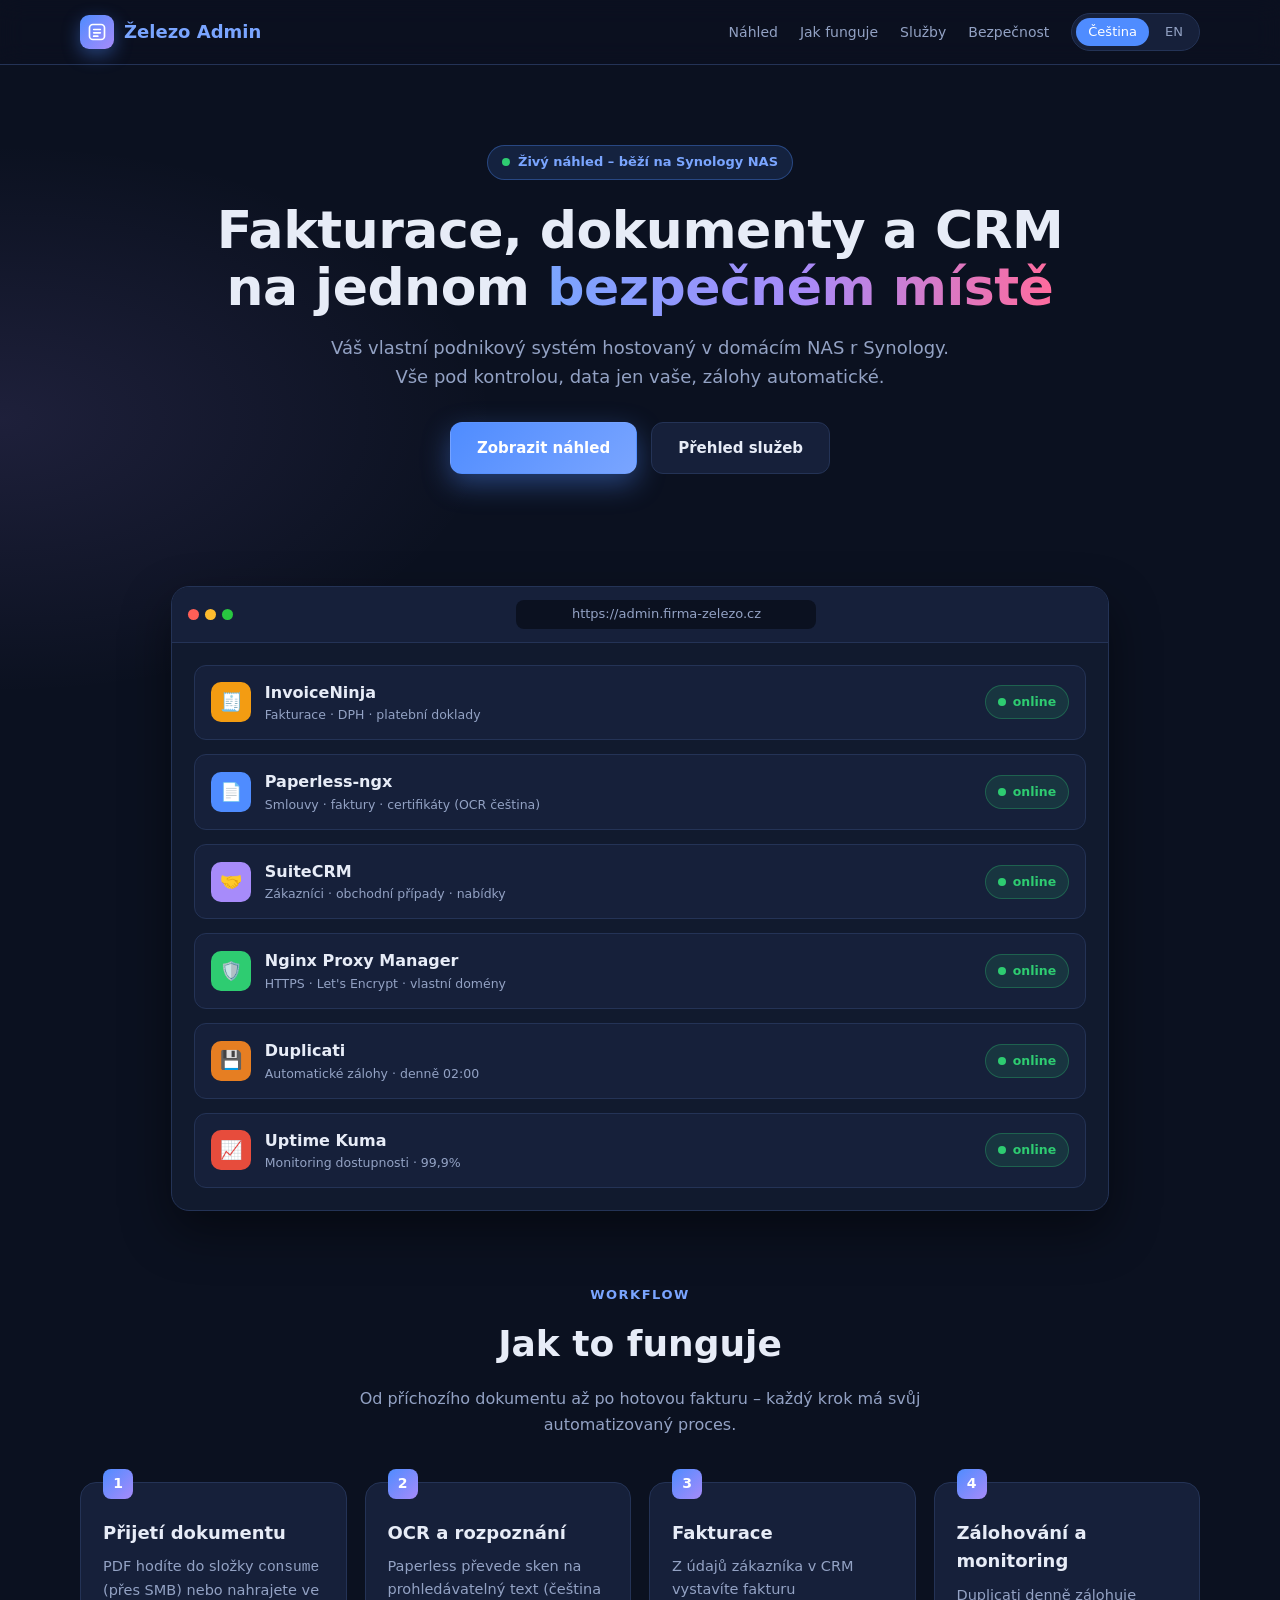
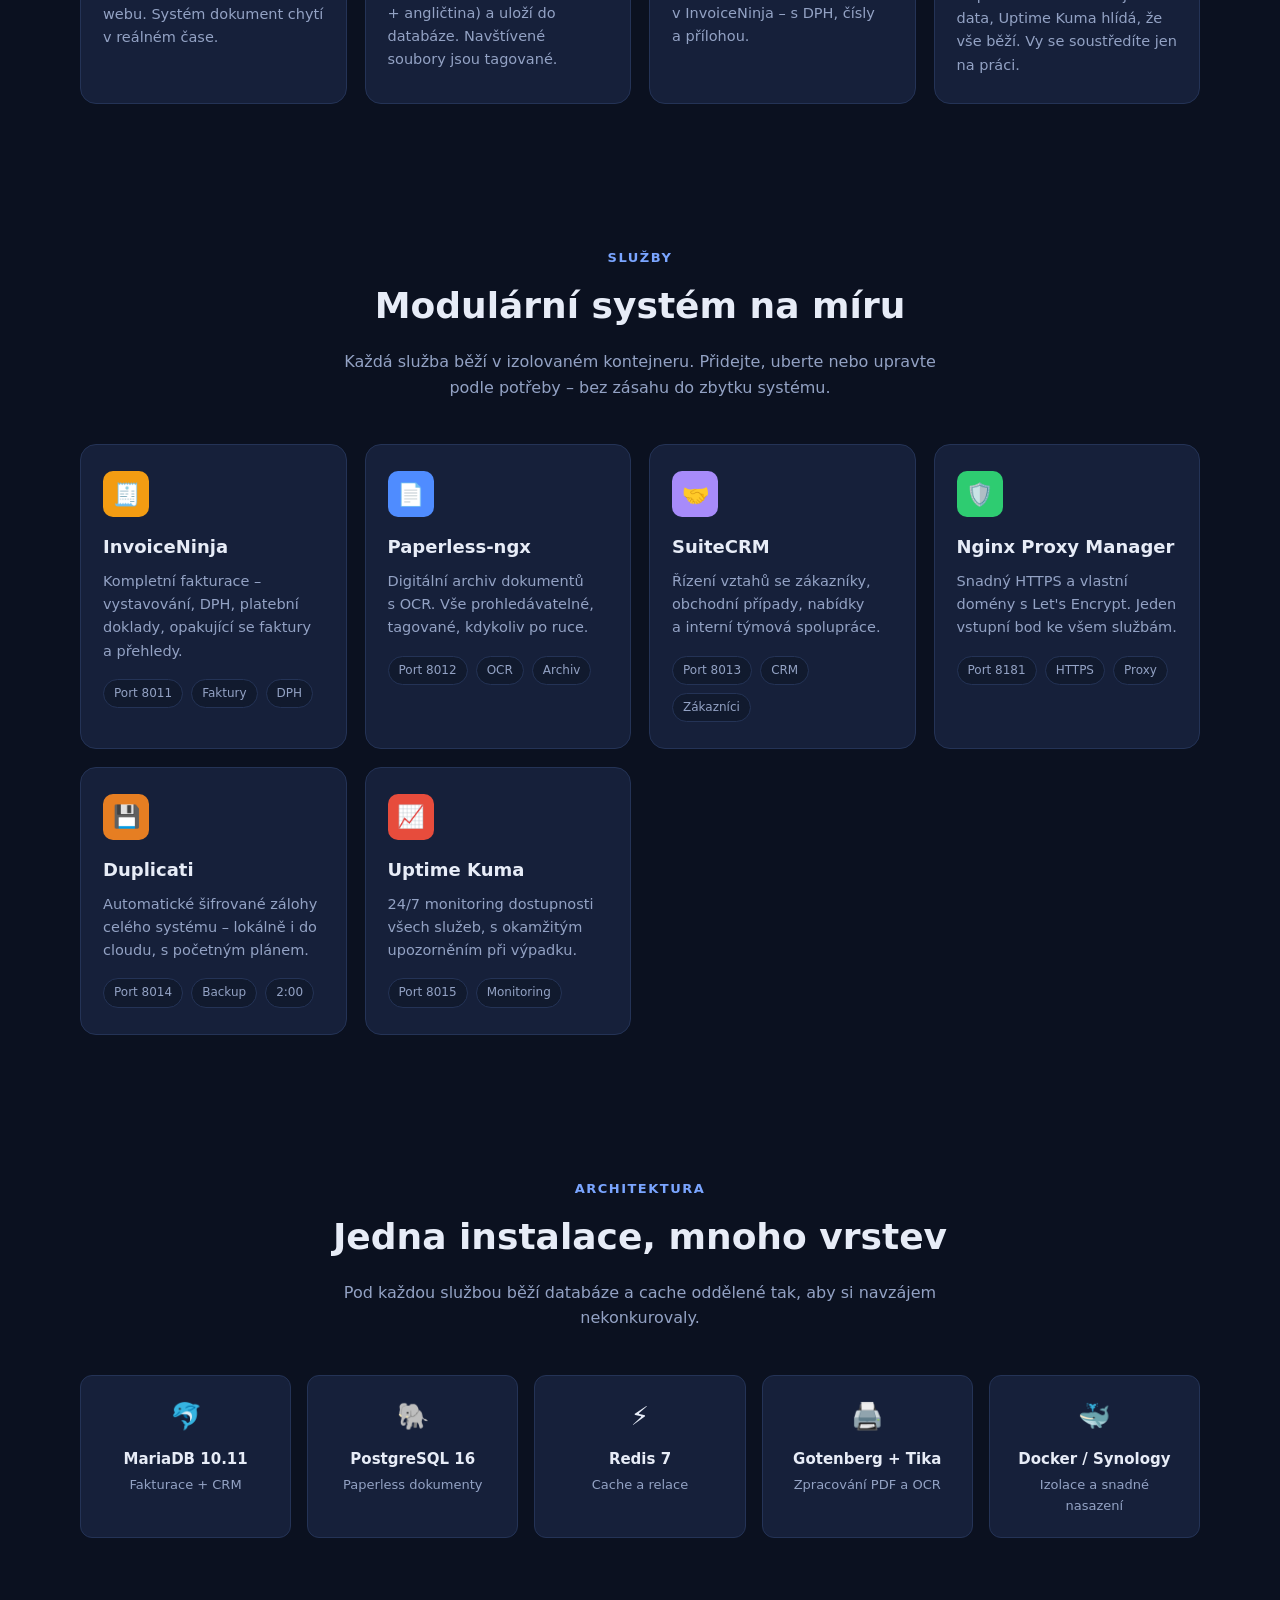
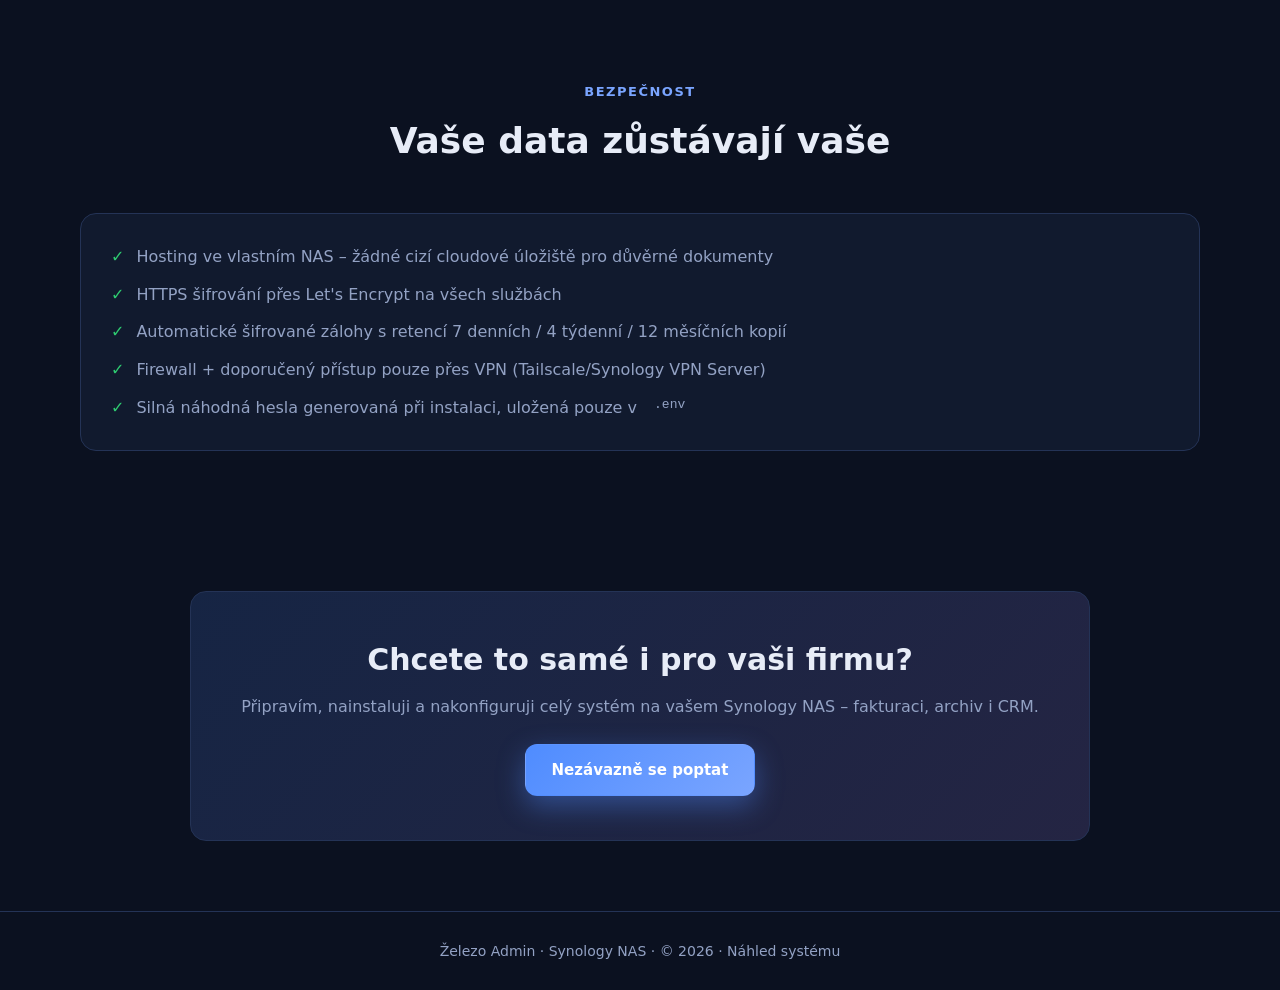
==== index.html @ a486c950 "Preview site: Zelezo Admin system (cs/en)" ====
<!DOCTYPE html>
<html lang="cs">
<head>
<meta charset="UTF-8">
<meta name="viewport" content="width=device-width, initial-scale=1">
<title>Železo Admin – Náhled systému | Synology NAS</title>
<meta name="description" content="Interaktivní náhled podnikového systému na Synology NAS – fakturace, dokumenty a CRM na jednom místě.">
<link rel="stylesheet" href="assets/style.css">
<link rel="icon" href="data:image/svg+xml,%3Csvg xmlns='http://www.w3.org/2000/svg' viewBox='0 0 24 24'%3E%3Crect width='24' height='24' rx='6' fill='%234f8cff'/%3E%3Cpath d='M7 8h10M7 12h10M7 16h6' stroke='white' stroke-width='2' stroke-linecap='round'/%3E%3C/svg%3E">
</head>
<body>

<nav class="nav">
  <div class="container nav-inner">
    <a class="brand" href="index.html">
      <span class="logo"><svg viewBox="0 0 24 24" fill="none"><rect x="3" y="3" width="18" height="18" rx="4" stroke="white" stroke-width="2"/><path d="M8 9h8M8 13h8M8 17h5" stroke="white" stroke-width="2" stroke-linecap="round"/></svg></span>
      Železo&nbsp;Admin
    </a>
    <div class="nav-links">
      <a href="#preview">Náhled</a>
      <a href="#how">Jak funguje</a>
      <a href="#services">Služby</a>
      <a href="#security">Bezpečnost</a>
      <span class="lang-toggle">
        <a class="active" href="index.html">Čeština</a>
        <a href="en/index.html">EN</a>
      </span>
    </div>
  </div>
</nav>

<header class="hero">
  <div class="container">
    <span class="badge"><span class="dot"></span>Živý náhled – běží na Synology NAS</span>
    <h1>Fakturace, dokumenty a&nbsp;CRM<br>na jednom <span class="grad">bezpečném místě</span></h1>
    <p class="sub">Váš vlastní podnikový systém hostovaný v&nbsp;domácím NAS r&nbsp;Synology. Vše pod kontrolou, data jen vaše, zálohy automatické.</p>
    <div class="btn-row">
      <a class="btn btn-primary" href="#preview">Zobrazit náhled</a>
      <a class="btn btn-ghost" href="#services">Přehled služeb</a>
    </div>
  </div>
</header>

<!-- ===== DASHBOARD PREVIEW ===== -->
<section class="dashboard" id="preview">
  <div class="container">
    <div class="dash">
      <div class="dash-bar">
        <div class="traffic"><span class="t-traffic-red"></span><span class="t-yellow"></span><span class="t-green"></span></div>
        <span class="dash-url">https://admin.firma-zelezo.cz</span>
      </div>
      <div class="dash-grid">

        <div class="status-row">
          <div class="status-left">
            <span class="status-icon" style="background:#f39c12">🧾</span>
            <div>
              <div class="status-name">InvoiceNinja</div>
              <div class="status-url">Fakturace · DPH · platební doklady</div>
            </div>
          </div>
          <span class="status-pill" data-service="invoice" data-up="online" data-checking="kontrola" data-interval="6200">🧾</span>
        </div>

        <div class="status-row">
          <div class="status-left">
            <span class="status-icon" style="background:#4f8cff">📄</span>
            <div>
              <div class="status-name">Paperless-ngx</div>
              <div class="status-url">Smlouvy · faktury · certifikáty (OCR čeština)</div>
            </div>
          </div>
          <span class="status-pill" data-service="paperless" data-up="online" data-checking="kontrola" data-interval="7000">📄</span>
        </div>

        <div class="status-row">
          <div class="status-left">
            <span class="status-icon" style="background:#a78bfa">🤝</span>
            <div>
              <div class="status-name">SuiteCRM</div>
              <div class="status-url">Zákazníci · obchodní případy · nabídky</div>
            </div>
          </div>
          <span class="status-pill" data-service="crm" data-up="online" data-checking="kontrola" data-interval="6500">🤝</span>
        </div>

        <div class="status-row">
          <div class="status-left">
            <span class="status-icon" style="background:#2ecc71">🛡️</span>
            <div>
              <div class="status-name">Nginx Proxy Manager</div>
              <div class="status-url">HTTPS · Let&#39;s Encrypt · vlastní domény</div>
            </div>
          </div>
          <span class="status-pill" data-service="npm" data-up="online" data-checking="kontrola" data-interval="7800">🛡️</span>
        </div>

        <div class="status-row">
          <div class="status-left">
            <span class="status-icon" style="background:#e67e22">💾</span>
            <div>
              <div class="status-name">Duplicati</div>
              <div class="status-url">Automatické zálohy · denně 02:00</div>
            </div>
          </div>
          <span class="status-pill" data-service="duplicati" data-up="online" data-checking="kontrola" data-interval="8000">💾</span>
        </div>

        <div class="status-row">
          <div class="status-left">
            <span class="status-icon" style="background:#e74c3c">📈</span>
            <div>
              <div class="status-name">Uptime Kuma</div>
              <div class="status-url">Monitoring dostupnosti · 99,9%</div>
            </div>
          </div>
          <span class="status-pill" data-service="uptime" data-up="online" data-checking="kontrola" data-interval="8400">📈</span>
        </div>

      </div>
    </div>
  </div>
</section>

<!-- ===== HOW IT WORKS ===== -->
<section class="section" id="how">
  <div class="container">
    <div class="section-head">
      <span class="eyebrow">Workflow</span>
      <h2>Jak to funguje</h2>
      <p>Od příchozího dokumentu až po hotovou fakturu – každý krok má svůj automatizovaný proces.</p>
    </div>
    <div class="steps">
      <div class="step">
        <span class="step-num">1</span>
        <h3>Přijetí dokumentu</h3>
        <p>PDF hodíte do složky <code>consume</code> (přes SMB) nebo nahrajete ve webu. Systém dokument chytí v&nbsp;reálném čase.</p>
      </div>
      <div class="step">
        <span class="step-num">2</span>
        <h3>OCR a rozpoznání</h3>
        <p>Paperless převede sken na prohledávatelný text (čeština + angličtina) a uloží do databáze. Navštívené soubory jsou tagované.</p>
      </div>
      <div class="step">
        <span class="step-num">3</span>
        <h3>Fakturace</h3>
        <p>Z údajů zákazníka v&nbsp;CRM vystavíte fakturu v&nbsp;InvoiceNinja – s&nbsp;DPH, čísly a&nbsp;přílohou.</p>
      </div>
      <div class="step">
        <span class="step-num">4</span>
        <h3>Zálohování a monitoring</h3>
        <p>Duplicati denně zálohuje data, Uptime Kuma hlídá, že vše běží. Vy se soustředíte jen na práci.</p>
      </div>
    </div>
  </div>
</section>

<!-- ===== SERVICES ===== -->
<section class="section" id="services">
  <div class="container">
    <div class="section-head">
      <span class="eyebrow">Služby</span>
      <h2>Modulární systém na míru</h2>
      <p>Každá služba běží v&nbsp;izolovaném kontejneru. Přidejte, uberte nebo upravte podle potřeby – bez zásahu do zbytku systému.</p>
    </div>
    <div class="cards">
      <div class="card">
        <span class="status-icon" style="background:#f39c12">🧾</span>
        <h3>InvoiceNinja</h3>
        <p>Kompletní fakturace – vystavování, DPH, platební doklady, opakující se faktury a&nbsp;přehledy.</p>
        <div class="meta"><span class="tag">Port 8011</span><span class="tag">Faktury</span><span class="tag">DPH</span></div>
      </div>
      <div class="card">
        <span class="status-icon" style="background:#4f8cff">📄</span>
        <h3>Paperless-ngx</h3>
        <p>Digitální archiv dokumentů s&nbsp;OCR. Vše prohledávatelné, tagované, kdykoliv po ruce.</p>
        <div class="meta"><span class="tag">Port 8012</span><span class="tag">OCR</span><span class="tag">Archiv</span></div>
      </div>
      <div class="card">
        <span class="status-icon" style="background:#a78bfa">🤝</span>
        <h3>SuiteCRM</h3>
        <p>Řízení vztahů se zákazníky, obchodní případy, nabídky a&nbsp;interní týmová spolupráce.</p>
        <div class="meta"><span class="tag">Port 8013</span><span class="tag">CRM</span><span class="tag">Zákazníci</span></div>
      </div>
      <div class="card">
        <span class="status-icon" style="background:#2ecc71">🛡️</span>
        <h3>Nginx Proxy Manager</h3>
        <p>Snadný HTTPS a&nbsp;vlastní domény s&nbsp;Let&#39;s Encrypt. Jeden vstupní bod ke všem službám.</p>
        <div class="meta"><span class="tag">Port 8181</span><span class="tag">HTTPS</span><span class="tag">Proxy</span></div>
      </div>
      <div class="card">
        <span class="status-icon" style="background:#e67e22">💾</span>
        <h3>Duplicati</h3>
        <p>Automatické šifrované zálohy celého systému – lokálně i&nbsp;do cloudu, s&nbsp;početným plánem.</p>
        <div class="meta"><span class="tag">Port 8014</span><span class="tag">Backup</span><span class="tag">2:00</span></div>
      </div>
      <div class="card">
        <span class="status-icon" style="background:#e74c3c">📈</span>
        <h3>Uptime Kuma</h3>
        <p>24/7 monitoring dostupnosti všech služeb, s&nbsp;okamžitým upozorněním při výpadku.</p>
        <div class="meta"><span class="tag">Port 8015</span><span class="tag">Monitoring</span></div>
      </div>
    </div>
  </div>
</section>

<!-- ===== ARCHITECTURE ===== -->
<section class="section" id="architecture">
  <div class="container">
    <div class="section-head">
      <span class="eyebrow">Architektura</span>
      <h2>Jedna instalace, mnoho vrstev</h2>
      <p>Pod každou službou běží databáze a&nbsp;cache oddělené tak, aby si navzájem nekonkurovaly.</p>
    </div>
    <div class="arch">
      <div class="arch-item"><div class="ic">🐬</div><h4>MariaDB 10.11</h4><p>Fakturace + CRM</p></div>
      <div class="arch-item"><div class="ic">🐘</div><h4>PostgreSQL 16</h4><p>Paperless dokumenty</p></div>
      <div class="arch-item"><div class="ic">⚡</div><h4>Redis 7</h4><p>Cache a&nbsp;relace</p></div>
      <div class="arch-item"><div class="ic">🖨️</div><h4>Gotenberg + Tika</h4><p>Zpracování PDF a&nbsp;OCR</p></div>
      <div class="arch-item"><div class="ic">🐳</div><h4>Docker / Synology</h4><p>Izolace a&nbsp;snadné nasazení</p></div>
    </div>
  </div>
</section>

<!-- ===== SECURITY ===== -->
<section class="section" id="security">
  <div class="container">
    <div class="section-head">
      <span class="eyebrow">Bezpečnost</span>
      <h2>Vaše data zůstávají vaše</h2>
    </div>
    <div class="security">
      <ul>
        <li><span class="tick">✓</span> Hosting ve vlastním NAS – žádné cizí cloudové úložiště pro důvěrné dokumenty</li>
        <li><span class="tick">✓</span> HTTPS šifrování přes Let&apos;s Encrypt na všech službách</li>
        <li><span class="tick">✓</span> Automatické šifrované zálohy s&nbsp;retencí 7 denních / 4 týdenní / 12 měsíčních kopií</li>
        <li><span class="tick">✓</span> Firewall + doporučený přístup pouze přes VPN (Tailscale/Synology VPN Server)</li>
        <li><span class="tick">✓</span> Silná náhodná hesla generovaná při instalaci, uložená pouze v&nbsp;<code>.env</code></li>
      </ul>
    </div>
  </div>
</section>

<!-- ===== CTA ===== -->
<section class="section">
  <div class="container">
    <div class="cta-band">
      <h2>Chcete to samé i&nbsp;pro vaši firmu?</h2>
      <p>Připravím, nainstaluji a&nbsp;nakonfiguruji celý systém na vašem Synology NAS – fakturaci, archiv i&nbsp;CRM.</p>
      <a class="btn btn-primary" href="mailto:info@firma-zelezo.cz?subject=Nasazen%C3%AD%20syst%C3%A9mu%20na%20NAS">Nezávazně se poptat</a>
    </div>
  </div>
</section>

<footer class="footer">
  <div class="container">Železo&nbsp;Admin · Synology NAS · © 2026 · Náhled systému</div>
</footer>

<script src="assets/app.js"></script>
</body>
</html>
---- assets/style.css ----
:root {
  --bg: #0b1120;
  --bg-soft: #111a2e;
  --card: #16203a;
  --card-2: #1b2745;
  --line: #243356;
  --text: #e7ecf7;
  --muted: #93a2c4;
  --brand: #4f8cff;
  --brand-2: #7aa5ff;
  --green: #2ecc71;
  --amber: #f5a623;
  --red: #e74c3c;
  --pink: #ff6b9d;
  --violet: #a78bfa;
  --teal: #34d3c2;
  --radius: 16px;
  --shadow: 0 20px 50px rgba(0, 0, 0, 0.45);
}

* { box-sizing: border-box; margin: 0; padding: 0; }

html { scroll-behavior: smooth; }

body {
  font-family: "Segoe UI", system-ui, -apple-system, "Helvetica Neue", Arial, sans-serif;
  background:
    radial-gradient(1200px 600px at 80% -10%, rgba(79, 140, 255, 0.18), transparent 60%),
    radial-gradient(900px 500px at 0% 10%, rgba(167, 139, 250, 0.12), transparent 55%),
    var(--bg);
  color: var(--text);
  line-height: 1.6;
  -webkit-font-smoothing: antialiased;
}

.container { width: min(1120px, 92%); margin: 0 auto; }

a { color: var(--brand-2); text-decoration: none; }
a:hover { text-decoration: underline; }

/* ---------- Nav ---------- */
.nav {
  position: sticky; top: 0; z-index: 50;
  background: rgba(11, 17, 32, 0.82);
  backdrop-filter: blur(12px);
  border-bottom: 1px solid var(--line);
}
.nav-inner { display: flex; align-items: center; justify-content: space-between; height: 64px; }
.brand { display: flex; align-items: center; gap: 10px; font-weight: 700; font-size: 18px; }
.logo {
  width: 34px; height: 34px; border-radius: 9px;
  background: linear-gradient(135deg, var(--brand), var(--violet));
  display: grid; place-items: center;
  box-shadow: 0 6px 18px rgba(79, 140, 255, 0.4);
}
.logo svg { width: 20px; height: 20px; }
.nav-links { display: flex; align-items: center; gap: 22px; }
.nav-links a { color: var(--muted); font-weight: 500; font-size: 14px; }
.nav-links a:hover { color: var(--text); text-decoration: none; }
.lang-toggle {
  display: inline-flex; gap: 4px; background: var(--card); border: 1px solid var(--line);
  padding: 4px; border-radius: 999px;
}
.lang-toggle a { padding: 4px 12px; border-radius: 999px; font-size: 13px; color: var(--muted); }
.lang-toggle a.active { background: var(--brand); color: #fff; }

/* ---------- Hero ---------- */
.hero { padding: 80px 0 56px; text-align: center; }
.badge {
  display: inline-flex; align-items: center; gap: 8px;
  background: rgba(79, 140, 255, 0.14); border: 1px solid rgba(79, 140, 255, 0.35);
  color: var(--brand-2); padding: 6px 14px; border-radius: 999px;
  font-size: 13px; font-weight: 600; margin-bottom: 22px;
}
.dot { width: 8px; height: 8px; border-radius: 50%; background: var(--green); animation: pulse 1.6s infinite; }
@keyframes pulse { 0%,100% { opacity: 1; } 50% { opacity: .35; } }
.hero h1 { font-size: clamp(30px, 5vw, 52px); line-height: 1.1; margin-bottom: 18px; letter-spacing: -0.5px; }
.hero h1 .grad { background: linear-gradient(90deg, var(--brand-2), var(--violet), var(--pink)); -webkit-background-clip: text; background-clip: text; color: transparent; }
.hero .sub { max-width: 640px; margin: 0 auto 30px; color: var(--muted); font-size: 18px; }
.btn-row { display: flex; gap: 14px; justify-content: center; flex-wrap: wrap; }
.btn {
  display: inline-block; padding: 13px 26px; border-radius: 12px; font-weight: 600; font-size: 15px;
  transition: transform .12s, box-shadow .12s; border: 1px solid transparent;
}
.btn:hover { text-decoration: none; transform: translateY(-2px); }
.btn-primary { background: linear-gradient(135deg, var(--brand), var(--brand-2)); color: #fff; box-shadow: 0 10px 28px rgba(79,140,255,.4); }
.btn-ghost { background: var(--card); color: var(--text); border-color: var(--line); }

/* ---------- Dashboard preview ---------- */
.dashboard { margin: 56px auto 0; max-width: 1020px; position: relative; }
.dash {
  background: var(--bg-soft); border: 1px solid var(--line); border-radius: 18px;
  overflow: hidden; box-shadow: var(--shadow);
}
.dash-bar {
  display: flex; align-items: center; gap: 8px; padding: 13px 16px;
  background: var(--card); border-bottom: 1px solid var(--line);
}
.traffic { display: flex; gap: 6px; }
.traffic span { width: 11px; height: 11px; border-radius: 50%; }
.t-traffic-red { background: #ff5f57; } .t-yellow { background: #febc2e; } .t-green { background: #28c840; }
.dash-url { flex: 1; text-align: center; color: var(--muted); font-size: 13px; background: var(--bg); border-radius: 8px; padding: 4px 10px; max-width: 300px; margin: 0 auto; }
.dash-grid { padding: 22px; display: grid; gap: 14px; }
.status-row {
  display: flex; align-items: center; justify-content: space-between;
  background: var(--card); border: 1px solid var(--line); border-radius: 12px; padding: 14px 16px;
}
.status-left { display: flex; align-items: center; gap: 14px; }
.status-icon { width: 40px; height: 40px; border-radius: 10px; display: grid; place-items: center; font-size: 18px; color: #fff; }
.status-name { font-weight: 600; }
.status-url { color: var(--muted); font-size: 12.5px; }
.status-pill {
  display: inline-flex; align-items: center; gap: 7px; font-size: 12.5px; font-weight: 600;
  padding: 6px 12px; border-radius: 999px; background: rgba(46, 204, 113, 0.12); color: var(--green);
  border: 1px solid rgba(46, 204, 113, 0.3);
}
.status-pill.off { background: rgba(245,166,35,.1); color: var(--amber); border-color: rgba(245,166,35,.3); }

/* ---------- Sections ---------- */
.section { padding: 70px 0; }
.section-head { text-align: center; margin-bottom: 44px; }
.eyebrow { color: var(--brand-2); font-weight: 700; text-transform: uppercase; letter-spacing: 1.5px; font-size: 13px; }
.section-head h2 { font-size: clamp(24px, 3.4vw, 36px); margin-top: 8px; }
.section-head p { color: var(--muted); max-width: 620px; margin: 14px auto 0; }

/* workflow */
.steps { display: grid; grid-template-columns: repeat(auto-fit, minmax(220px, 1fr)); gap: 18px; }
.step { background: var(--card); border: 1px solid var(--line); border-radius: var(--radius); padding: 26px 22px; position: relative; }
.step-num {
  position: absolute; top: -14px; left: 22px; width: 30px; height: 30px; border-radius: 8px;
  background: linear-gradient(135deg, var(--brand), var(--violet)); color: #fff; font-weight: 700;
  display: grid; place-items: center; font-size: 14px;
}
.step h3 { margin: 10px 0 8px; font-size: 18px; }
.step p { color: var(--muted); font-size: 14.5px; }

/* feature cards */
.cards { display: grid; grid-template-columns: repeat(auto-fit, minmax(240px, 1fr)); gap: 18px; }
.card { background: var(--card); border: 1px solid var(--line); border-radius: var(--radius); padding: 26px 22px; transition: transform .15s, border-color .15s; }
.card:hover { transform: translateY(-4px); border-color: rgba(79,140,255,.5); }
.card .status-icon { width: 46px; height: 46px; font-size: 22px; margin-bottom: 16px; }
.card h3 { font-size: 18px; margin-bottom: 8px; }
.card p { color: var(--muted); font-size: 14.5px; }
.meta { display: flex; gap: 8px; flex-wrap: wrap; margin-top: 16px; }
.tag { font-size: 12px; padding: 4px 10px; border-radius: 999px; background: var(--bg-soft); border: 1px solid var(--line); color: var(--muted); }

/* architecture */
.arch { display: grid; grid-template-columns: repeat(auto-fit, minmax(180px, 1fr)); gap: 16px; }
.arch-item { background: var(--card); border: 1px solid var(--line); border-radius: 12px; padding: 20px; text-align: center; }
.arch-item .ic { font-size: 26px; }
.arch-item h4 { margin: 10px 0 4px; font-size: 15px; }
.arch-item p { color: var(--muted); font-size: 13px; }

/* security */
.security { background: var(--bg-soft); border: 1px solid var(--line); border-radius: var(--radius); padding: 30px; }
.security ul { list-style: none; display: grid; gap: 12px; }
.security li { display: flex; gap: 12px; align-items: flex-start; color: var(--muted); }
.security .tick { color: var(--green); font-weight: 700; }

/* footer */
.footer { border-top: 1px solid var(--line); padding: 28px 0; text-align: center; color: var(--muted); font-size: 14px; }

/* CTA band */
.cta-band {
  margin: 0 auto; max-width: 900px; text-align: center; background: linear-gradient(135deg, rgba(79,140,255,.16), rgba(167,139,250,.16));
  border: 1px solid var(--line); border-radius: var(--radius); padding: 44px 30px;
}
.cta-band h2 { font-size: clamp(22px, 3vw, 30px); margin-bottom: 10px; }
.cta-band p { color: var(--muted); margin-bottom: 24px; }

@media (max-width: 640px) {
  .nav-links a { display: none; }
  .steps, .cards, .arch { grid-template-columns: 1fr; }
  .dash-grid { padding: 14px; }
  .status-url { display: none; }
}
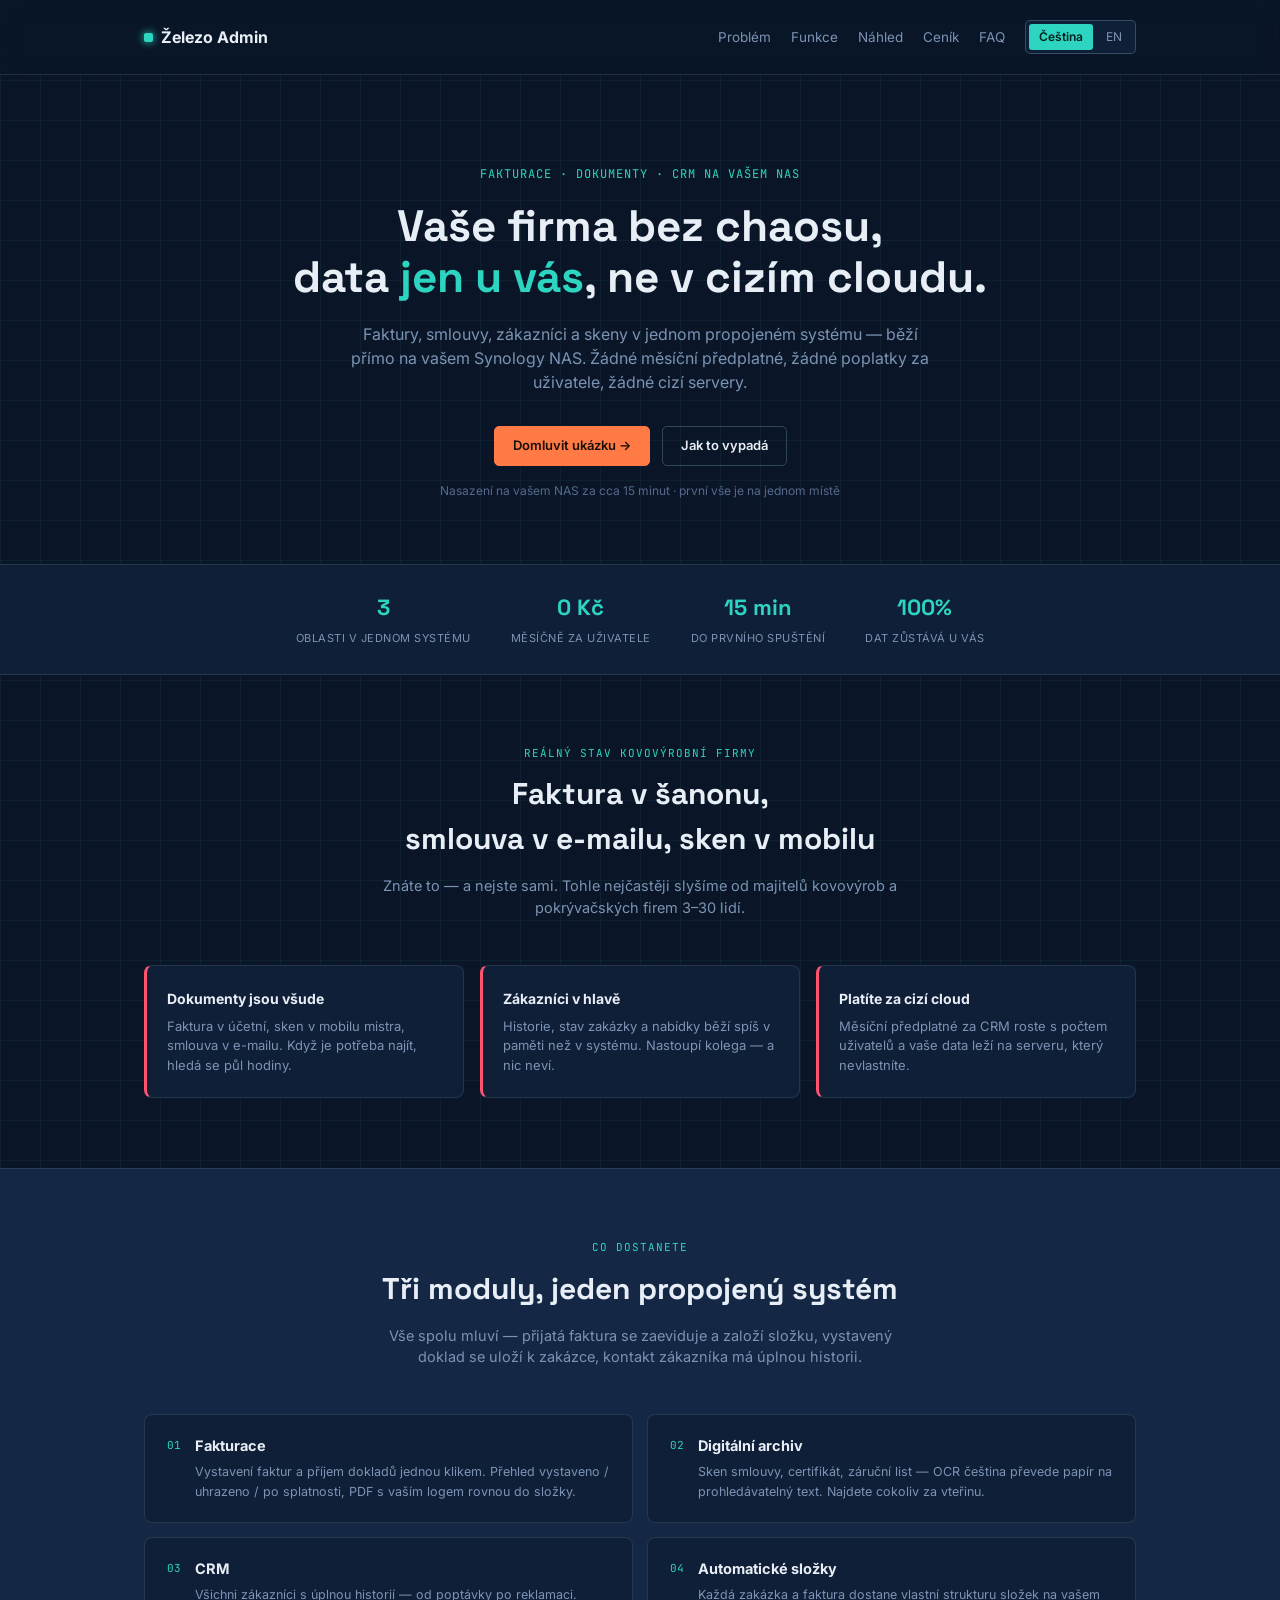
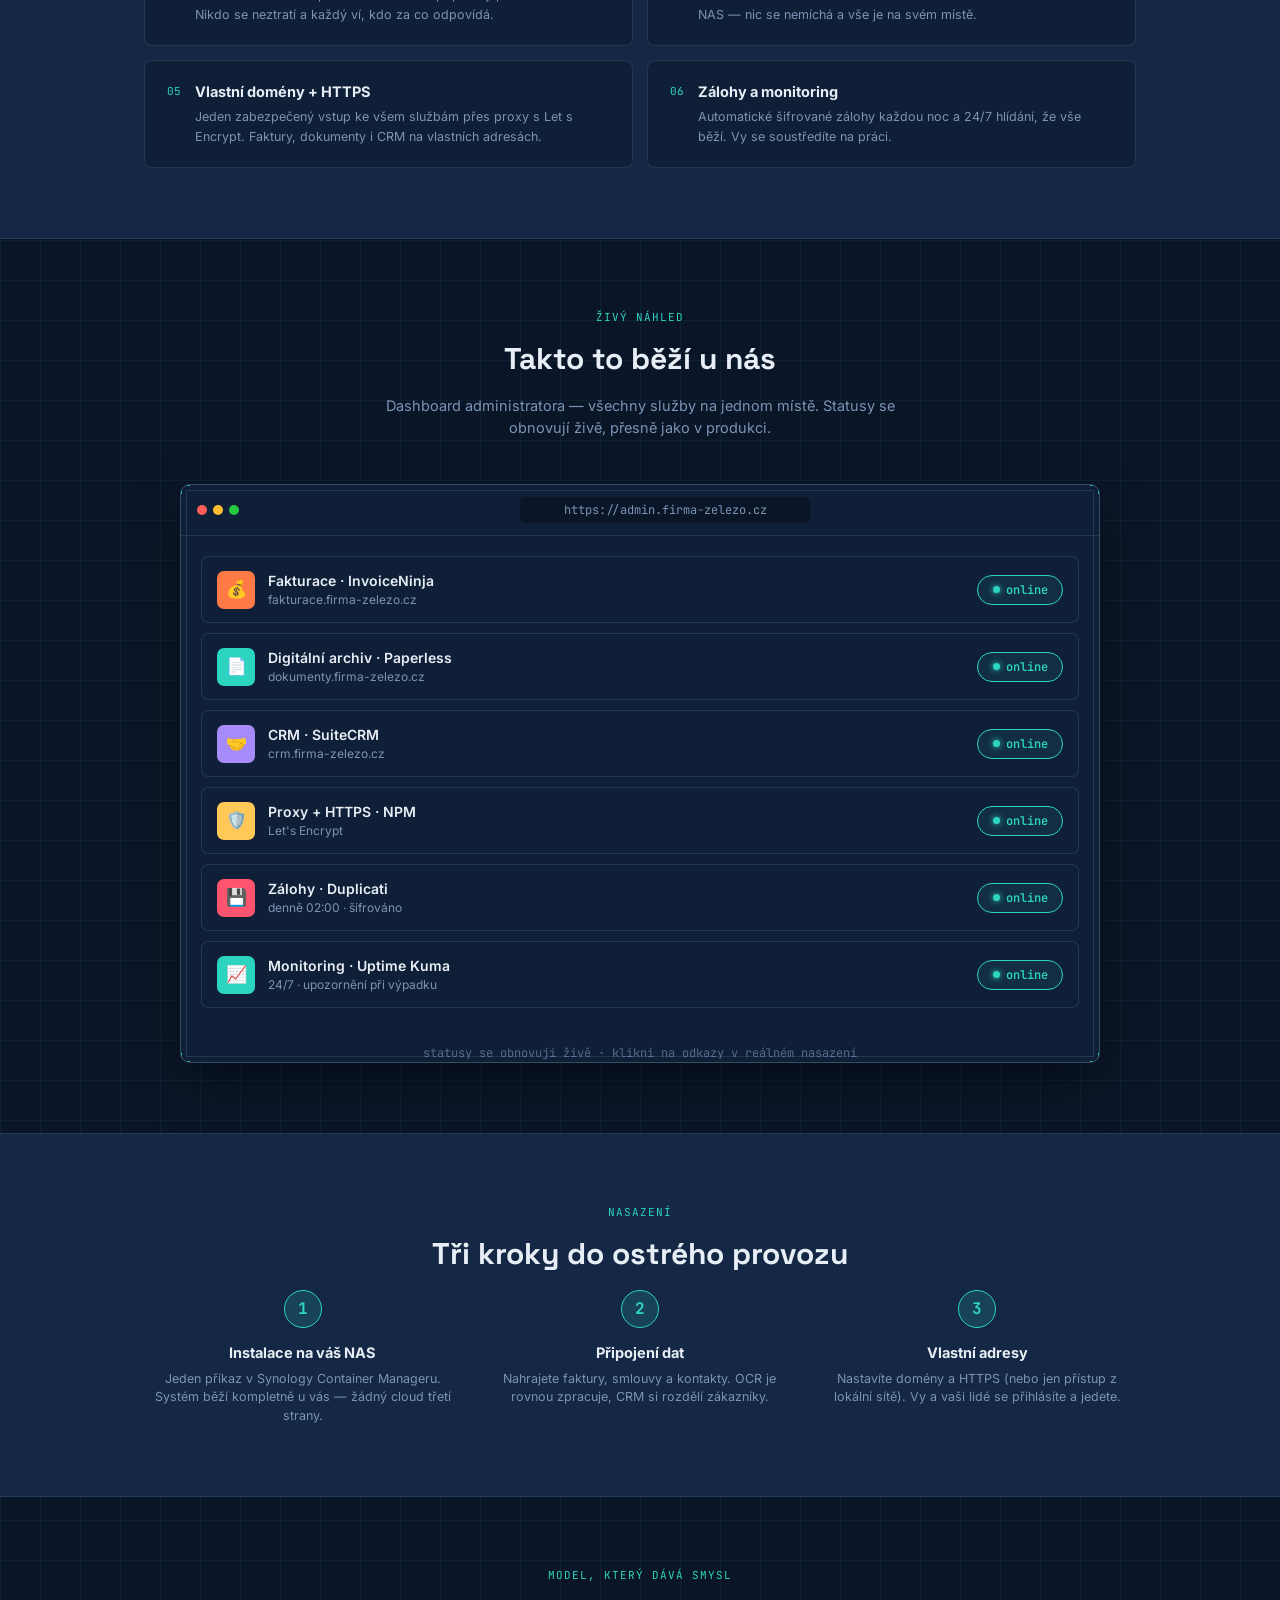
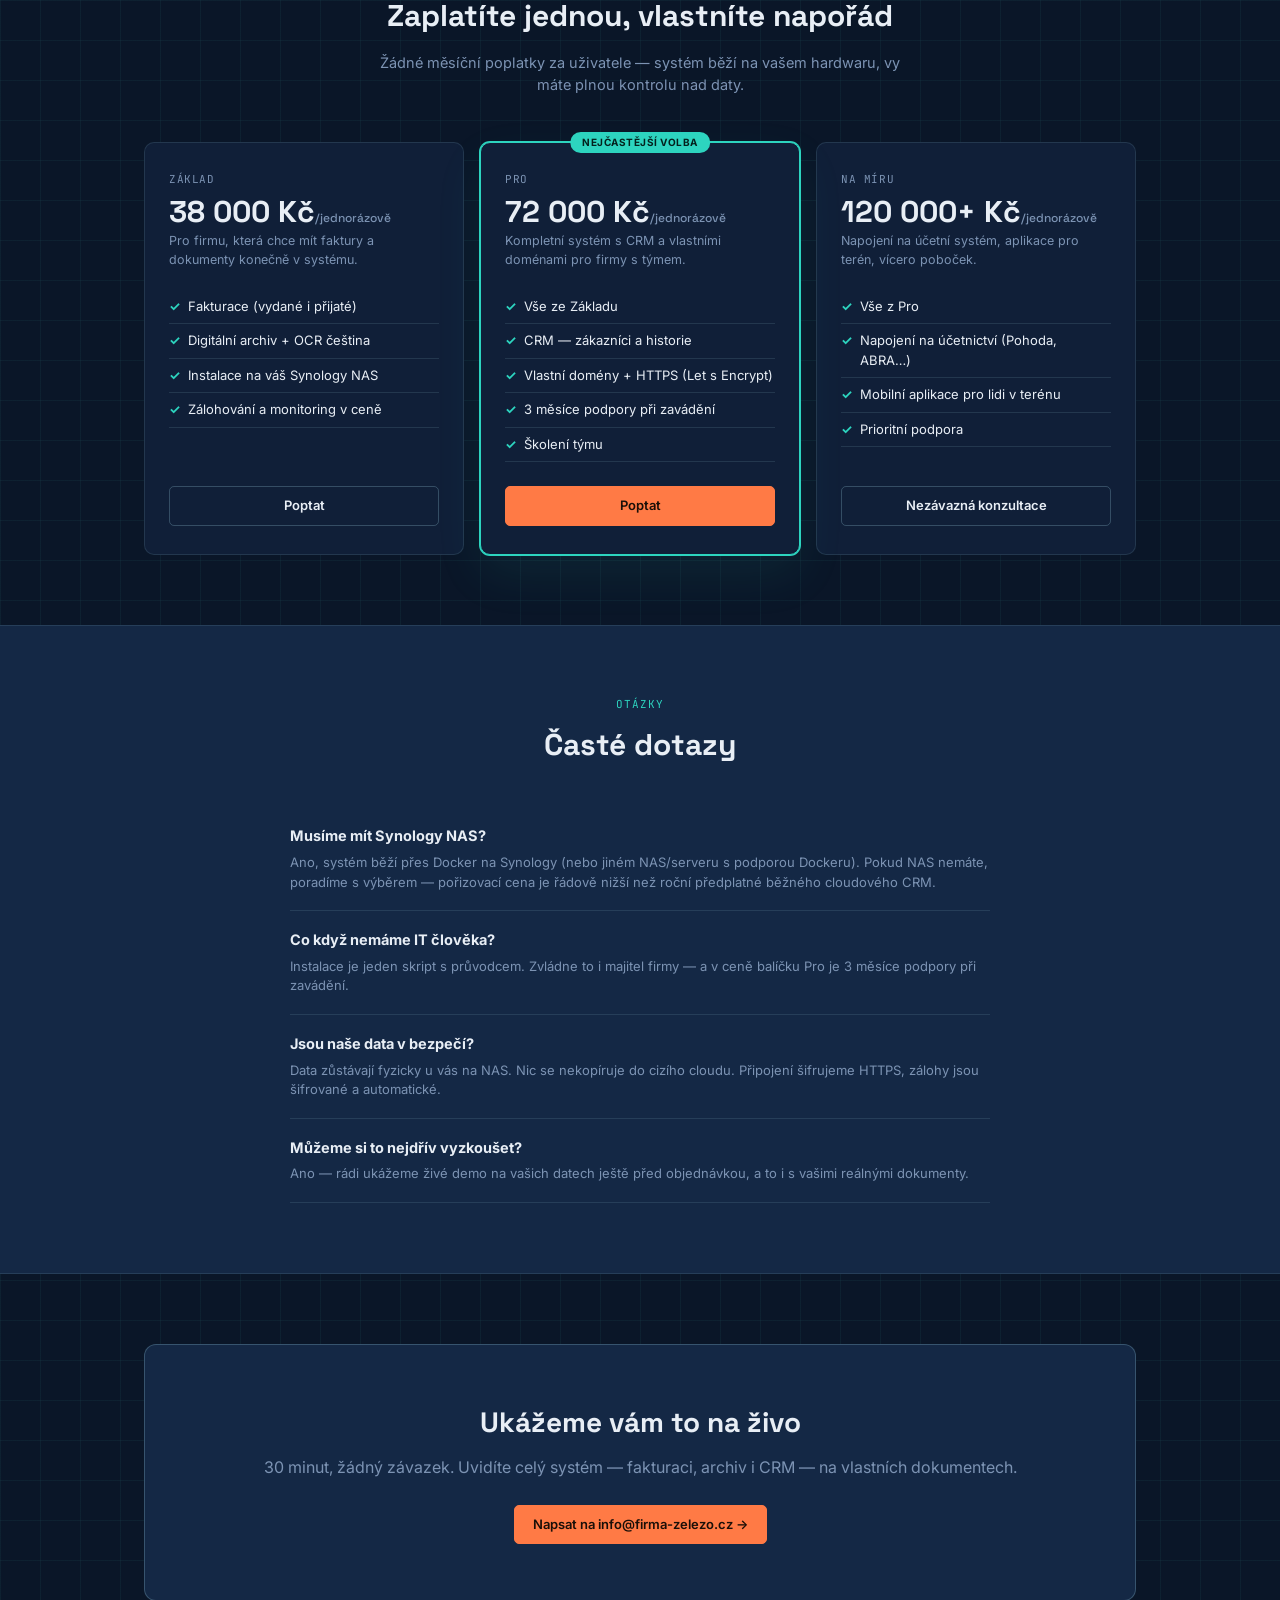
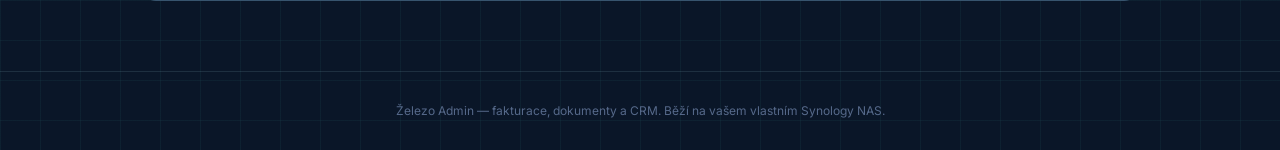
==== commit 3dc21755: "Redesign preview site in JobFlow Pro style: full sales landing (cs/en) + live dashboard preview, pri" ====
--- a/index.html
+++ b/index.html
@@ -2,258 +2,266 @@
 <html lang="cs">
 <head>
 <meta charset="UTF-8">
-<meta name="viewport" content="width=device-width, initial-scale=1">
-<title>Železo Admin – Náhled systému | Synology NAS</title>
-<meta name="description" content="Interaktivní náhled podnikového systému na Synology NAS – fakturace, dokumenty a CRM na jednom místě.">
+<meta name="viewport" content="width=device-width, initial-scale=1.0">
+<title>Železo Admin — operační systém pro kovovýrobu a pokrývačské firmy</title>
+<meta name="description" content="Fakturace, dokumenty a CRM na jednom místě. Běží na vašem Synology NAS — žádný cizí cloud, žádné měsíční poplatky.">
+<link rel="preconnect" href="https://fonts.googleapis.com">
+<link href="https://fonts.googleapis.com/css2?family=Space+Grotesk:wght@400;500;600;700&family=Inter:wght@400;500;600;700&family=JetBrains+Mono:wght@400;500;600&display=swap" rel="stylesheet">
 <link rel="stylesheet" href="assets/style.css">
-<link rel="icon" href="data:image/svg+xml,%3Csvg xmlns='http://www.w3.org/2000/svg' viewBox='0 0 24 24'%3E%3Crect width='24' height='24' rx='6' fill='%234f8cff'/%3E%3Cpath d='M7 8h10M7 12h10M7 16h6' stroke='white' stroke-width='2' stroke-linecap='round'/%3E%3C/svg%3E">
+<link rel="icon" href="data:image/svg+xml,%3Csvg xmlns='http://www.w3.org/2000/svg' viewBox='0 0 24 24'%3E%3Crect width='24' height='24' rx='5' fill='%23274500'/%3E%3Cpath d='M4 8h10M4 12h10M4 16h6' stroke='%232dd4bf' stroke-width='2' stroke-linecap='round'/%3E%3C/svg%3E">
 </head>
 <body>
 
-<nav class="nav">
-  <div class="container nav-inner">
+<header>
+  <div class="wrap header-row">
     <a class="brand" href="index.html">
-      <span class="logo"><svg viewBox="0 0 24 24" fill="none"><rect x="3" y="3" width="18" height="18" rx="4" stroke="white" stroke-width="2"/><path d="M8 9h8M8 13h8M8 17h5" stroke="white" stroke-width="2" stroke-linecap="round"/></svg></span>
-      Železo&nbsp;Admin
+      <div class="dot"></div>
+      <div class="brand-name">Železo&nbsp;Admin</div>
     </a>
     <div class="nav-links">
+      <a href="#problem">Problém</a>
+      <a href="#funkce">Funkce</a>
       <a href="#preview">Náhled</a>
-      <a href="#how">Jak funguje</a>
-      <a href="#services">Služby</a>
-      <a href="#security">Bezpečnost</a>
+      <a href="#cenik">Ceník</a>
+      <a href="#faq">FAQ</a>
       <span class="lang-toggle">
         <a class="active" href="index.html">Čeština</a>
         <a href="en/index.html">EN</a>
       </span>
     </div>
   </div>
-</nav>
-
-<header class="hero">
-  <div class="container">
-    <span class="badge"><span class="dot"></span>Živý náhled – běží na Synology NAS</span>
-    <h1>Fakturace, dokumenty a&nbsp;CRM<br>na jednom <span class="grad">bezpečném místě</span></h1>
-    <p class="sub">Váš vlastní podnikový systém hostovaný v&nbsp;domácím NAS r&nbsp;Synology. Vše pod kontrolou, data jen vaše, zálohy automatické.</p>
-    <div class="btn-row">
-      <a class="btn btn-primary" href="#preview">Zobrazit náhled</a>
-      <a class="btn btn-ghost" href="#services">Přehled služeb</a>
-    </div>
-  </div>
 </header>
 
-<!-- ===== DASHBOARD PREVIEW ===== -->
-<section class="dashboard" id="preview">
-  <div class="container">
-    <div class="dash">
+
+<section class="hero">
+  <div class="wrap">
+    <div class="hero-eyebrow">Fakturace · dokumenty · CRM na vašem NAS</div>
+    <h1>Vaše firma bez chaosu,<br>data <span>jen u vás</span>, ne v cizím cloudu.</h1>
+    <p>Faktury, smlouvy, zákazníci a skeny v jednom propojeném systému — běží přímo na vašem
+       Synology NAS. Žádné měsíční předplatné, žádné poplatky za uživatele, žádné cizí servery.</p>
+    <div class="hero-ctas">
+      <a href="#kontakt" class="btn btn-primary">Domluvit ukázku →</a>
+      <a href="#preview" class="btn">Jak to vypadá</a>
+    </div>
+    <div class="hero-note">Nasazení na vašem NAS za cca 15 minut &middot; první vše je na jednom místě</div>
+  </div>
+</section>
+
+
+<div class="stripe">
+  <div><b>3</b><span>oblasti v jednom systému</span></div>
+  <div><b>0 Kč</b><span>měsíčně za uživatele</span></div>
+  <div><b>15 min</b><span>do prvního spuštění</span></div>
+  <div><b>100%</b><span>dat zůstává u vás</span></div>
+</div>
+
+
+<section id="problem">
+  <div class="wrap">
+    <div class="section-eyebrow">Reálný stav kovovýrobní firmy</div>
+    <div class="section-title">Faktura v šanonu,<br>smlouva v e-mailu, sken v mobilu</div>
+    <div class="section-sub">Znáte to — a nejste sami. Tohle nejčastěji slyšíme od majitelů kovovýrob a pokrývačských firem 3–30 lidí.</div>
+    <div class="problem-grid">
+      <div class="problem-card"><b>Dokumenty jsou všude</b><p>Faktura v účetní, sken v mobilu mistra, smlouva v e-mailu. Když je potřeba najít, hledá se půl hodiny.</p></div>
+      <div class="problem-card"><b>Zákazníci v hlavě</b><p>Historie, stav zakázky a nabídky běží spíš v paměti než v systému. Nastoupí kolega — a nic neví.</p></div>
+      <div class="problem-card"><b>Platíte za cizí cloud</b><p>Měsíční předplatné za CRM roste s počtem uživatelů a vaše data leží na serveru, který nevlastníte.</p></div>
+    </div>
+  </div>
+</section>
+
+
+<section id="funkce" style="background:var(--panel-2); border-top:1px solid var(--line); border-bottom:1px solid var(--line);">
+  <div class="wrap">
+    <div class="section-eyebrow">Co dostanete</div>
+    <div class="section-title">Tři moduly, jeden propojený systém</div>
+    <div class="section-sub">Vše spolu mluví — přijatá faktura se zaeviduje a založí složku, vystavený doklad se uloží k zakázce, kontakt zákazníka má úplnou historii.</div>
+    <div class="feature-grid">
+      <div class="feature"><div class="feature-num">01</div><div><b>Fakturace</b><p>Vystavení faktur a příjem dokladů jednou klikem. Přehled vystaveno / uhrazeno / po splatnosti, PDF s vaším logem rovnou do složky.</p></div></div>
+      <div class="feature"><div class="feature-num">02</div><div><b>Digitální archiv</b><p>Sken smlouvy, certifikát, záruční list — OCR čeština převede papír na prohledávatelný text. Najdete cokoliv za vteřinu.</p></div></div>
+      <div class="feature"><div class="feature-num">03</div><div><b>CRM</b><p>Všichni zákazníci s úplnou historií — od poptávky po reklamaci. Nikdo se neztratí a každý ví, kdo za co odpovídá.</p></div></div>
+      <div class="feature"><div class="feature-num">04</div><div><b>Automatické složky</b><p>Každá zakázka a faktura dostane vlastní strukturu složek na vašem NAS — nic se nemíchá a vše je na svém místě.</p></div></div>
+      <div class="feature"><div class="feature-num">05</div><div><b>Vlastní domény + HTTPS</b><p>Jeden zabezpečený vstup ke všem službám přes proxy s Let&nbsp;s Encrypt. Faktury, dokumenty i CRM na vlastních adresách.</p></div></div>
+      <div class="feature"><div class="feature-num">06</div><div><b>Zálohy a monitoring</b><p>Automatické šifrované zálohy každou noc a 24/7 hlídání, že vše běží. Vy se soustředíte na práci.</p></div></div>
+    </div>
+  </div>
+</section>
+
+
+<section id="preview">
+  <div class="wrap">
+    <div class="section-eyebrow">Živý náhled</div>
+    <div class="section-title">Takto to běží u nás</div>
+    <div class="section-sub">Dashboard administratora — všechny služby na jednom místě. Statusy se obnovují živě, přesně jako v produkci.</div>
+    <div class="titleblock preview-shell">
+      <div class="tb-corner tl"></div><div class="tb-corner tr"></div><div class="tb-corner bl"></div><div class="tb-corner br"></div>
       <div class="dash-bar">
-        <div class="traffic"><span class="t-traffic-red"></span><span class="t-yellow"></span><span class="t-green"></span></div>
+        <div class="traffic"><span class="t-red"></span><span class="t-yellow"></span><span class="t-green"></span></div>
         <span class="dash-url">https://admin.firma-zelezo.cz</span>
       </div>
       <div class="dash-grid">
 
         <div class="status-row">
           <div class="status-left">
-            <span class="status-icon" style="background:#f39c12">🧾</span>
-            <div>
-              <div class="status-name">InvoiceNinja</div>
-              <div class="status-url">Fakturace · DPH · platební doklady</div>
-            </div>
-          </div>
-          <span class="status-pill" data-service="invoice" data-up="online" data-checking="kontrola" data-interval="6200">🧾</span>
-        </div>
-
-        <div class="status-row">
-          <div class="status-left">
-            <span class="status-icon" style="background:#4f8cff">📄</span>
-            <div>
-              <div class="status-name">Paperless-ngx</div>
-              <div class="status-url">Smlouvy · faktury · certifikáty (OCR čeština)</div>
-            </div>
-          </div>
-          <span class="status-pill" data-service="paperless" data-up="online" data-checking="kontrola" data-interval="7000">📄</span>
-        </div>
-
-        <div class="status-row">
-          <div class="status-left">
-            <span class="status-icon" style="background:#a78bfa">🤝</span>
-            <div>
-              <div class="status-name">SuiteCRM</div>
-              <div class="status-url">Zákazníci · obchodní případy · nabídky</div>
-            </div>
-          </div>
-          <span class="status-pill" data-service="crm" data-up="online" data-checking="kontrola" data-interval="6500">🤝</span>
-        </div>
-
-        <div class="status-row">
-          <div class="status-left">
-            <span class="status-icon" style="background:#2ecc71">🛡️</span>
-            <div>
-              <div class="status-name">Nginx Proxy Manager</div>
-              <div class="status-url">HTTPS · Let&#39;s Encrypt · vlastní domény</div>
-            </div>
-          </div>
-          <span class="status-pill" data-service="npm" data-up="online" data-checking="kontrola" data-interval="7800">🛡️</span>
-        </div>
-
-        <div class="status-row">
-          <div class="status-left">
-            <span class="status-icon" style="background:#e67e22">💾</span>
-            <div>
-              <div class="status-name">Duplicati</div>
-              <div class="status-url">Automatické zálohy · denně 02:00</div>
-            </div>
-          </div>
-          <span class="status-pill" data-service="duplicati" data-up="online" data-checking="kontrola" data-interval="8000">💾</span>
-        </div>
-
-        <div class="status-row">
-          <div class="status-left">
-            <span class="status-icon" style="background:#e74c3c">📈</span>
-            <div>
-              <div class="status-name">Uptime Kuma</div>
-              <div class="status-url">Monitoring dostupnosti · 99,9%</div>
-            </div>
-          </div>
-          <span class="status-pill" data-service="uptime" data-up="online" data-checking="kontrola" data-interval="8400">📈</span>
-        </div>
-
-      </div>
-    </div>
-  </div>
-</section>
-
-<!-- ===== HOW IT WORKS ===== -->
-<section class="section" id="how">
-  <div class="container">
-    <div class="section-head">
-      <span class="eyebrow">Workflow</span>
-      <h2>Jak to funguje</h2>
-      <p>Od příchozího dokumentu až po hotovou fakturu – každý krok má svůj automatizovaný proces.</p>
-    </div>
-    <div class="steps">
-      <div class="step">
-        <span class="step-num">1</span>
-        <h3>Přijetí dokumentu</h3>
-        <p>PDF hodíte do složky <code>consume</code> (přes SMB) nebo nahrajete ve webu. Systém dokument chytí v&nbsp;reálném čase.</p>
-      </div>
-      <div class="step">
-        <span class="step-num">2</span>
-        <h3>OCR a rozpoznání</h3>
-        <p>Paperless převede sken na prohledávatelný text (čeština + angličtina) a uloží do databáze. Navštívené soubory jsou tagované.</p>
-      </div>
-      <div class="step">
-        <span class="step-num">3</span>
-        <h3>Fakturace</h3>
-        <p>Z údajů zákazníka v&nbsp;CRM vystavíte fakturu v&nbsp;InvoiceNinja – s&nbsp;DPH, čísly a&nbsp;přílohou.</p>
-      </div>
-      <div class="step">
-        <span class="step-num">4</span>
-        <h3>Zálohování a monitoring</h3>
-        <p>Duplicati denně zálohuje data, Uptime Kuma hlídá, že vše běží. Vy se soustředíte jen na práci.</p>
-      </div>
-    </div>
-  </div>
-</section>
-
-<!-- ===== SERVICES ===== -->
-<section class="section" id="services">
-  <div class="container">
-    <div class="section-head">
-      <span class="eyebrow">Služby</span>
-      <h2>Modulární systém na míru</h2>
-      <p>Každá služba běží v&nbsp;izolovaném kontejneru. Přidejte, uberte nebo upravte podle potřeby – bez zásahu do zbytku systému.</p>
-    </div>
-    <div class="cards">
-      <div class="card">
-        <span class="status-icon" style="background:#f39c12">🧾</span>
-        <h3>InvoiceNinja</h3>
-        <p>Kompletní fakturace – vystavování, DPH, platební doklady, opakující se faktury a&nbsp;přehledy.</p>
-        <div class="meta"><span class="tag">Port 8011</span><span class="tag">Faktury</span><span class="tag">DPH</span></div>
-      </div>
-      <div class="card">
-        <span class="status-icon" style="background:#4f8cff">📄</span>
-        <h3>Paperless-ngx</h3>
-        <p>Digitální archiv dokumentů s&nbsp;OCR. Vše prohledávatelné, tagované, kdykoliv po ruce.</p>
-        <div class="meta"><span class="tag">Port 8012</span><span class="tag">OCR</span><span class="tag">Archiv</span></div>
-      </div>
-      <div class="card">
-        <span class="status-icon" style="background:#a78bfa">🤝</span>
-        <h3>SuiteCRM</h3>
-        <p>Řízení vztahů se zákazníky, obchodní případy, nabídky a&nbsp;interní týmová spolupráce.</p>
-        <div class="meta"><span class="tag">Port 8013</span><span class="tag">CRM</span><span class="tag">Zákazníci</span></div>
-      </div>
-      <div class="card">
-        <span class="status-icon" style="background:#2ecc71">🛡️</span>
-        <h3>Nginx Proxy Manager</h3>
-        <p>Snadný HTTPS a&nbsp;vlastní domény s&nbsp;Let&#39;s Encrypt. Jeden vstupní bod ke všem službám.</p>
-        <div class="meta"><span class="tag">Port 8181</span><span class="tag">HTTPS</span><span class="tag">Proxy</span></div>
-      </div>
-      <div class="card">
-        <span class="status-icon" style="background:#e67e22">💾</span>
-        <h3>Duplicati</h3>
-        <p>Automatické šifrované zálohy celého systému – lokálně i&nbsp;do cloudu, s&nbsp;početným plánem.</p>
-        <div class="meta"><span class="tag">Port 8014</span><span class="tag">Backup</span><span class="tag">2:00</span></div>
-      </div>
-      <div class="card">
-        <span class="status-icon" style="background:#e74c3c">📈</span>
-        <h3>Uptime Kuma</h3>
-        <p>24/7 monitoring dostupnosti všech služeb, s&nbsp;okamžitým upozorněním při výpadku.</p>
-        <div class="meta"><span class="tag">Port 8015</span><span class="tag">Monitoring</span></div>
-      </div>
-    </div>
-  </div>
-</section>
-
-<!-- ===== ARCHITECTURE ===== -->
-<section class="section" id="architecture">
-  <div class="container">
-    <div class="section-head">
-      <span class="eyebrow">Architektura</span>
-      <h2>Jedna instalace, mnoho vrstev</h2>
-      <p>Pod každou službou běží databáze a&nbsp;cache oddělené tak, aby si navzájem nekonkurovaly.</p>
-    </div>
-    <div class="arch">
-      <div class="arch-item"><div class="ic">🐬</div><h4>MariaDB 10.11</h4><p>Fakturace + CRM</p></div>
-      <div class="arch-item"><div class="ic">🐘</div><h4>PostgreSQL 16</h4><p>Paperless dokumenty</p></div>
-      <div class="arch-item"><div class="ic">⚡</div><h4>Redis 7</h4><p>Cache a&nbsp;relace</p></div>
-      <div class="arch-item"><div class="ic">🖨️</div><h4>Gotenberg + Tika</h4><p>Zpracování PDF a&nbsp;OCR</p></div>
-      <div class="arch-item"><div class="ic">🐳</div><h4>Docker / Synology</h4><p>Izolace a&nbsp;snadné nasazení</p></div>
-    </div>
-  </div>
-</section>
-
-<!-- ===== SECURITY ===== -->
-<section class="section" id="security">
-  <div class="container">
-    <div class="section-head">
-      <span class="eyebrow">Bezpečnost</span>
-      <h2>Vaše data zůstávají vaše</h2>
-    </div>
-    <div class="security">
-      <ul>
-        <li><span class="tick">✓</span> Hosting ve vlastním NAS – žádné cizí cloudové úložiště pro důvěrné dokumenty</li>
-        <li><span class="tick">✓</span> HTTPS šifrování přes Let&apos;s Encrypt na všech službách</li>
-        <li><span class="tick">✓</span> Automatické šifrované zálohy s&nbsp;retencí 7 denních / 4 týdenní / 12 měsíčních kopií</li>
-        <li><span class="tick">✓</span> Firewall + doporučený přístup pouze přes VPN (Tailscale/Synology VPN Server)</li>
-        <li><span class="tick">✓</span> Silná náhodná hesla generovaná při instalaci, uložená pouze v&nbsp;<code>.env</code></li>
-      </ul>
-    </div>
-  </div>
-</section>
-
-<!-- ===== CTA ===== -->
-<section class="section">
-  <div class="container">
-    <div class="cta-band">
-      <h2>Chcete to samé i&nbsp;pro vaši firmu?</h2>
-      <p>Připravím, nainstaluji a&nbsp;nakonfiguruji celý systém na vašem Synology NAS – fakturaci, archiv i&nbsp;CRM.</p>
-      <a class="btn btn-primary" href="mailto:info@firma-zelezo.cz?subject=Nasazen%C3%AD%20syst%C3%A9mu%20na%20NAS">Nezávazně se poptat</a>
-    </div>
-  </div>
-</section>
-
-<footer class="footer">
-  <div class="container">Železo&nbsp;Admin · Synology NAS · © 2026 · Náhled systému</div>
+            <span class="status-icon" style="background:var(--orange)">💰</span>
+            <div>
+              <div class="status-name">Fakturace · InvoiceNinja</div>
+              <div class="status-url">fakturace.firma-zelezo.cz</div>
+            </div>
+          </div>
+          <span class="status-pill" data-service="invoice" data-up="online" data-checking="test">online</span>
+        </div>
+
+        <div class="status-row">
+          <div class="status-left">
+            <span class="status-icon" style="background:var(--teal)">📄</span>
+            <div>
+              <div class="status-name">Digitální archiv · Paperless</div>
+              <div class="status-url">dokumenty.firma-zelezo.cz</div>
+            </div>
+          </div>
+          <span class="status-pill" data-service="paperless" data-up="online" data-checking="test">online</span>
+        </div>
+
+        <div class="status-row">
+          <div class="status-left">
+            <span class="status-icon" style="background:var(--violet)">🤝</span>
+            <div>
+              <div class="status-name">CRM · SuiteCRM</div>
+              <div class="status-url">crm.firma-zelezo.cz</div>
+            </div>
+          </div>
+          <span class="status-pill" data-service="crm" data-up="online" data-checking="test">online</span>
+        </div>
+
+        <div class="status-row">
+          <div class="status-left">
+            <span class="status-icon" style="background:var(--yellow)">🛡️</span>
+            <div>
+              <div class="status-name">Proxy + HTTPS · NPM</div>
+              <div class="status-url">Let&apos;s Encrypt</div>
+            </div>
+          </div>
+          <span class="status-pill" data-service="npm" data-up="online" data-checking="test">online</span>
+        </div>
+
+        <div class="status-row">
+          <div class="status-left">
+            <span class="status-icon" style="background:var(--red)">💾</span>
+            <div>
+              <div class="status-name">Zálohy · Duplicati</div>
+              <div class="status-url">denně 02:00 · šifrováno</div>
+            </div>
+          </div>
+          <span class="status-pill" data-service="duplicati" data-up="online" data-checking="test">online</span>
+        </div>
+
+        <div class="status-row">
+          <div class="status-left">
+            <span class="status-icon" style="background:var(--teal)">📈</span>
+            <div>
+              <div class="status-name">Monitoring · Uptime Kuma</div>
+              <div class="status-url">24/7 · upozornění při výpadku</div>
+            </div>
+          </div>
+          <span class="status-pill" data-service="uptime" data-up="online" data-checking="test">online</span>
+        </div>
+
+      </div>
+      <div class="preview-caption">statusy se obnovují živě · klikni na odkazy v reálném nasazení</div>
+    </div>
+  </div>
+</section>
+
+
+<section id="jak-to-funguje" style="background:var(--panel-2); border-top:1px solid var(--line); border-bottom:1px solid var(--line);">
+  <div class="wrap">
+    <div class="section-eyebrow">Nasazení</div>
+    <div class="section-title">Tři kroky do ostrého provozu</div>
+    <div class="how-steps">
+      <div class="how-step"><div class="how-num">1</div><b>Instalace na váš NAS</b><p>Jeden příkaz v Synology Container Manageru. Systém běží kompletně u vás — žádný cloud třetí strany.</p></div>
+      <div class="how-step"><div class="how-num">2</div><b>Připojení dat</b><p>Nahrajete faktury, smlouvy a kontakty. OCR je rovnou zpracuje, CRM si rozdělí zákazníky.</p></div>
+      <div class="how-step"><div class="how-num">3</div><b>Vlastní adresy</b><p>Nastavíte domény a HTTPS (nebo jen přístup z lokální sítě). Vy a vaši lidé se přihlásíte a jedete.</p></div>
+    </div>
+  </div>
+</section>
+
+
+<section id="cenik">
+  <div class="wrap">
+    <div class="section-eyebrow">Model, který dává smysl</div>
+    <div class="section-title">Zaplatíte jednou, vlastníte napořád</div>
+    <div class="section-sub">Žádné měsíční poplatky za uživatele — systém běží na vašem hardwaru, vy máte plnou kontrolu nad daty.</div>
+    <div class="pricing-grid">
+      <div class="price-card">
+        <div class="price-tier">Základ</div>
+        <div class="price-amt">38&nbsp;000 Kč<small>/jednorázově</small></div>
+        <div class="price-desc">Pro firmu, která chce mít faktury a dokumenty konečně v systému.</div>
+        <ul class="price-list">
+          <li>Fakturace (vydané i přijaté)</li>
+          <li>Digitální archiv + OCR čeština</li>
+          <li>Instalace na váš Synology NAS</li>
+          <li>Zálohování a monitoring v ceně</li>
+        </ul>
+        <a href="#kontakt" class="btn">Poptat</a>
+      </div>
+      <div class="price-card featured">
+        <div class="price-badge">Nejčastější volba</div>
+        <div class="price-tier">Pro</div>
+        <div class="price-amt">72&nbsp;000 Kč<small>/jednorázově</small></div>
+        <div class="price-desc">Kompletní systém s CRM a vlastními doménami pro firmy s týmem.</div>
+        <ul class="price-list">
+          <li>Vše ze Základu</li>
+          <li>CRM — zákazníci a historie</li>
+          <li>Vlastní domény + HTTPS (Let&nbsp;s Encrypt)</li>
+          <li>3 měsíce podpory při zavádění</li>
+          <li>Školení týmu</li>
+        </ul>
+        <a href="#kontakt" class="btn btn-primary">Poptat</a>
+      </div>
+      <div class="price-card">
+        <div class="price-tier">Na míru</div>
+        <div class="price-amt">120&nbsp;000+ Kč<small>/jednorázově</small></div>
+        <div class="price-desc">Napojení na účetní systém, aplikace pro terén, vícero poboček.</div>
+        <ul class="price-list">
+          <li>Vše z Pro</li>
+          <li>Napojení na účetnictví (Pohoda, ABRA…)</li>
+          <li>Mobilní aplikace pro lidi v terénu</li>
+          <li>Prioritní podpora</li>
+        </ul>
+        <a href="#kontakt" class="btn">Nezávazná konzultace</a>
+      </div>
+    </div>
+  </div>
+</section>
+
+
+<section id="faq" style="background:var(--panel-2); border-top:1px solid var(--line); border-bottom:1px solid var(--line);">
+  <div class="wrap">
+    <div class="section-eyebrow">Otázky</div>
+    <div class="section-title" style="margin-bottom:40px;">Časté dotazy</div>
+    <div class="faq">
+      <div class="faq-item"><b>Musíme mít Synology NAS?</b><p>Ano, systém běží přes Docker na Synology (nebo jiném NAS/serveru s podporou Dockeru). Pokud NAS nemáte, poradíme s výběrem — pořizovací cena je řádově nižší než roční předplatné běžného cloudového CRM.</p></div>
+      <div class="faq-item"><b>Co když nemáme IT člověka?</b><p>Instalace je jeden skript s průvodcem. Zvládne to i majitel firmy — a v ceně balíčku Pro je 3 měsíce podpory při zavádění.</p></div>
+      <div class="faq-item"><b>Jsou naše data v bezpečí?</b><p>Data zůstávají fyzicky u vás na NAS. Nic se nekopíruje do cizího cloudu. Připojení šifrujeme HTTPS, zálohy jsou šifrované a automatické.</p></div>
+      <div class="faq-item"><b>Můžeme si to nejdřív vyzkoušet?</b><p>Ano — rádi ukážeme živé demo na vašich datech ještě před objednávkou, a to i s vašimi reálnými dokumenty.</p></div>
+    </div>
+  </div>
+</section>
+
+
+<section id="kontakt">
+  <div class="wrap">
+    <div class="cta-final">
+      <h2>Ukážeme vám to na živo</h2>
+      <p>30 minut, žádný závazek. Uvidíte celý systém — fakturaci, archiv i CRM — na vlastních dokumentech.</p>
+      <a href="mailto:info@firma-zelezo.cz?subject=Popt%C3%A1vka%20%C5%BDelezo%20Admin" class="btn btn-primary">Napsat na info@firma-zelezo.cz →</a>
+    </div>
+  </div>
+</section>
+
+
+<footer>
+  <div class="wrap">Železo Admin — fakturace, dokumenty a CRM. Běží na vašem vlastním Synology NAS.</div>
 </footer>
 
 <script src="assets/app.js"></script>
--- a/assets/style.css
+++ b/assets/style.css
@@ -1,176 +1,149 @@
-:root {
-  --bg: #0b1120;
-  --bg-soft: #111a2e;
-  --card: #16203a;
-  --card-2: #1b2745;
-  --line: #243356;
-  --text: #e7ecf7;
-  --muted: #93a2c4;
-  --brand: #4f8cff;
-  --brand-2: #7aa5ff;
-  --green: #2ecc71;
-  --amber: #f5a623;
-  --red: #e74c3c;
-  --pink: #ff6b9d;
-  --violet: #a78bfa;
-  --teal: #34d3c2;
-  --radius: 16px;
-  --shadow: 0 20px 50px rgba(0, 0, 0, 0.45);
+:root{
+  --bg:#0a1628; --bg-deep:#060e1c; --panel:#101f38; --panel-2:#142845;
+  --line:rgba(148,197,214,0.14); --line-strong:rgba(148,197,214,0.28);
+  --text:#e8eef5; --muted:#7c93b3; --muted-2:#56698a;
+  --teal:#2dd4bf; --teal-dim:rgba(45,212,191,0.15);
+  --orange:#ff7a45; --orange-dim:rgba(255,122,69,0.15);
+  --red:#ff5470; --yellow:#ffc857; --violet:#a78bfa;
 }
 
-* { box-sizing: border-box; margin: 0; padding: 0; }
+*{box-sizing:border-box; margin:0; padding:0;}
+html{ scroll-behavior:smooth; }
+body{
+  background:
+    linear-gradient(rgba(94,234,212,0.05) 1px, transparent 1px) 0 0/40px 40px,
+    linear-gradient(90deg, rgba(94,234,212,0.05) 1px, transparent 1px) 0 0/40px 40px,
+    var(--bg);
+  color:var(--text); font-family:'Inter',sans-serif; line-height:1.5; -webkit-font-smoothing:antialiased;
+}
+.mono{ font-family:'JetBrains Mono',monospace; }
+.display{ font-family:'Space Grotesk',sans-serif; }
+.wrap{ max-width:1040px; margin:0 auto; padding:0 24px; }
+a{ color:inherit; }
 
-html { scroll-behavior: smooth; }
+/* ---------- Header ---------- */
+header{ padding:20px 0; border-bottom:1px solid var(--line); position:sticky; top:0; background:rgba(10,22,40,0.82); backdrop-filter:blur(10px); z-index:40;}
+.header-row{ display:flex; justify-content:space-between; align-items:center; }
+.brand{ display:flex; align-items:center; gap:8px; text-decoration:none; }
+.brand .dot{ width:9px; height:9px; background:var(--teal); box-shadow:0 0 8px var(--teal); border-radius:2px;}
+.brand-name{ font-weight:700; font-size:16px; }
+.nav-links{ display:flex; align-items:center; gap:20px; }
+.nav-links a{ font-size:13.5px; color:var(--muted); text-decoration:none; }
+.nav-links a:hover{ color:var(--text); }
+.lang-toggle{ display:inline-flex; gap:3px; background:var(--panel); border:1px solid var(--line-strong); padding:3px; border-radius:5px;}
+.lang-toggle a{ padding:4px 10px; border-radius:3px; font-size:12px; color:var(--muted); }
+.lang-toggle a.active{ background:var(--teal); color:#04211d; font-weight:600; }
 
-body {
-  font-family: "Segoe UI", system-ui, -apple-system, "Helvetica Neue", Arial, sans-serif;
-  background:
-    radial-gradient(1200px 600px at 80% -10%, rgba(79, 140, 255, 0.18), transparent 60%),
-    radial-gradient(900px 500px at 0% 10%, rgba(167, 139, 250, 0.12), transparent 55%),
-    var(--bg);
-  color: var(--text);
-  line-height: 1.6;
-  -webkit-font-smoothing: antialiased;
+.btn{
+  font-family:'Inter',sans-serif; font-weight:600; font-size:13px; padding:9px 18px; border-radius:5px;
+  border:1px solid var(--line-strong); background:transparent; color:var(--text); text-decoration:none;
+  display:inline-flex; align-items:center; gap:6px; cursor:pointer; transition:.12s;
 }
-
-.container { width: min(1120px, 92%); margin: 0 auto; }
-
-a { color: var(--brand-2); text-decoration: none; }
-a:hover { text-decoration: underline; }
-
-/* ---------- Nav ---------- */
-.nav {
-  position: sticky; top: 0; z-index: 50;
-  background: rgba(11, 17, 32, 0.82);
-  backdrop-filter: blur(12px);
-  border-bottom: 1px solid var(--line);
-}
-.nav-inner { display: flex; align-items: center; justify-content: space-between; height: 64px; }
-.brand { display: flex; align-items: center; gap: 10px; font-weight: 700; font-size: 18px; }
-.logo {
-  width: 34px; height: 34px; border-radius: 9px;
-  background: linear-gradient(135deg, var(--brand), var(--violet));
-  display: grid; place-items: center;
-  box-shadow: 0 6px 18px rgba(79, 140, 255, 0.4);
-}
-.logo svg { width: 20px; height: 20px; }
-.nav-links { display: flex; align-items: center; gap: 22px; }
-.nav-links a { color: var(--muted); font-weight: 500; font-size: 14px; }
-.nav-links a:hover { color: var(--text); text-decoration: none; }
-.lang-toggle {
-  display: inline-flex; gap: 4px; background: var(--card); border: 1px solid var(--line);
-  padding: 4px; border-radius: 999px;
-}
-.lang-toggle a { padding: 4px 12px; border-radius: 999px; font-size: 13px; color: var(--muted); }
-.lang-toggle a.active { background: var(--brand); color: #fff; }
+.btn:hover{ border-color:var(--teal); color:var(--teal); }
+.btn-primary{ background:var(--orange); border-color:var(--orange); color:#1a0f08; }
+.btn-primary:hover{ background:#ff8f63; border-color:#ff8f63; color:#1a0f08; }
 
 /* ---------- Hero ---------- */
-.hero { padding: 80px 0 56px; text-align: center; }
-.badge {
-  display: inline-flex; align-items: center; gap: 8px;
-  background: rgba(79, 140, 255, 0.14); border: 1px solid rgba(79, 140, 255, 0.35);
-  color: var(--brand-2); padding: 6px 14px; border-radius: 999px;
-  font-size: 13px; font-weight: 600; margin-bottom: 22px;
+.hero{ padding:90px 0 64px 0; text-align:center; }
+.hero-eyebrow{ font-family:'JetBrains Mono',monospace; font-size:12px; color:var(--teal); letter-spacing:1px; text-transform:uppercase; margin-bottom:18px; }
+.hero h1{ font-family:'Space Grotesk',sans-serif; font-size:44px; font-weight:700; line-height:1.15; margin-bottom:20px; max-width:800px; margin-left:auto; margin-right:auto;}
+.hero h1 span{ color:var(--teal); }
+.hero p{ font-size:16px; color:var(--muted); max-width:600px; margin:0 auto 32px auto; }
+.hero-ctas{ display:flex; gap:12px; justify-content:center; flex-wrap:wrap; }
+.hero-note{ margin-top:16px; font-size:12px; color:var(--muted-2); }
+
+/* ---------- Stripe stats ---------- */
+.stripe{ display:flex; justify-content:center; gap:40px; flex-wrap:wrap; padding:26px 0; border-top:1px solid var(--line); border-bottom:1px solid var(--line); background:var(--panel); }
+.stripe div{ text-align:center; }
+.stripe b{ display:block; font-family:'Space Grotesk',sans-serif; font-size:22px; color:var(--teal); }
+.stripe span{ font-size:11px; color:var(--muted); text-transform:uppercase; letter-spacing:0.5px; }
+
+/* ---------- Generic sections ---------- */
+section{ padding:70px 0; }
+.section-eyebrow{ font-family:'JetBrains Mono',monospace; font-size:11px; color:var(--teal); text-transform:uppercase; letter-spacing:1px; margin-bottom:10px; text-align:center;}
+.section-title{ font-family:'Space Grotesk',sans-serif; font-size:30px; font-weight:700; text-align:center; margin-bottom:14px; }
+.section-sub{ text-align:center; color:var(--muted); max-width:540px; margin:0 auto 46px auto; font-size:14.5px; }
+
+/* ---------- Problem ---------- */
+.problem-grid{ display:grid; grid-template-columns:repeat(3,1fr); gap:16px; }
+.problem-card{ background:var(--panel); border:1px solid var(--line); border-radius:8px; padding:22px 20px; border-left:3px solid var(--red);}
+.problem-card b{ display:block; margin-bottom:8px; font-size:14px; }
+.problem-card p{ font-size:13px; color:var(--muted); }
+
+/* ---------- Features ---------- */
+.feature-grid{ display:grid; grid-template-columns:repeat(2,1fr); gap:14px; }
+.feature{ background:var(--panel); border:1px solid var(--line); border-radius:8px; padding:20px 22px; display:flex; gap:14px; }
+.feature-num{ font-family:'JetBrains Mono',monospace; font-size:11px; color:var(--teal); flex-shrink:0; padding-top:2px; }
+.feature b{ display:block; font-size:14.5px; margin-bottom:5px; }
+.feature p{ font-size:12.5px; color:var(--muted); line-height:1.6; }
+
+/* ---------- Live preview ---------- */
+.preview-shell{ background:var(--bg-deep); border:1px solid var(--line-strong); border-radius:10px; overflow:hidden; box-shadow:0 20px 50px rgba(0,0,0,.4); max-width:920px; margin:0 auto;}
+.titleblock{ border:1px solid var(--line-strong); background:var(--panel); position:relative; }
+.titleblock::before{ content:''; position:absolute; inset:5px; border:1px solid var(--line); pointer-events:none; }
+.tb-corner{ position:absolute; width:10px; height:10px; border-color:var(--teal); }
+.tb-corner.tl{ top:-1px; left:-1px; border-top:2px solid var(--teal); border-left:2px solid var(--teal);}
+.tb-corner.tr{ top:-1px; right:-1px; border-top:2px solid var(--teal); border-right:2px solid var(--teal);}
+.tb-corner.bl{ bottom:-1px; left:-1px; border-bottom:2px solid var(--teal); border-left:2px solid var(--teal);}
+.tb-corner.br{ bottom:-1px; right:-1px; border-bottom:2px solid var(--teal); border-right:2px solid var(--teal);}
+
+.dash-bar{ display:flex; align-items:center; gap:8px; padding:12px 16px; background:var(--panel); border-bottom:1px solid var(--line); }
+.traffic{ display:flex; gap:6px; }
+.traffic span{ width:10px; height:10px; border-radius:50%; }
+.t-red{ background:#ff5f57; } .t-yellow{ background:#febc2e; } .t-green{ background:#28c840; }
+.dash-url{ flex:1; text-align:center; color:var(--muted); font-size:12px; font-family:'JetBrains Mono',monospace; background:var(--bg); border-radius:5px; padding:4px 10px; max-width:290px; margin:0 auto;}
+.dash-grid{ padding:20px; display:grid; gap:10px; }
+.status-row{ display:flex; align-items:center; justify-content:space-between; background:var(--panel); border:1px solid var(--line); border-radius:7px; padding:13px 15px; transition:.12s;}
+.status-row:hover{ border-color:var(--line-strong); }
+.status-left{ display:flex; align-items:center; gap:13px; }
+.status-icon{ width:38px; height:38px; border-radius:7px; display:grid; place-items:center; font-size:17px; color:#04211d;}
+.status-name{ font-weight:600; font-size:14px; }
+.status-url{ color:var(--muted); font-size:12px; }
+.status-pill{ display:inline-flex; align-items:center; gap:6px; font-size:12px; font-weight:600; font-family:'JetBrains Mono',monospace; padding:5px 11px; border-radius:20px; background:var(--teal-dim); color:var(--teal); border:1px solid rgba(45,212,191,0.35); min-width:86px; justify-content:center;}
+.status-pill .dot{ width:7px; height:7px; background:var(--teal); box-shadow:0 0 6px var(--teal); animation:pulse 1.6s infinite; border-radius:50%; }
+@keyframes pulse{ 0%,100%{opacity:1} 50%{opacity:.3} }
+.preview-caption{ text-align:center; color:var(--muted-2); font-size:12px; font-family:'JetBrains Mono',monospace; margin-top:16px; }
+
+/* ---------- How it works ---------- */
+.how-steps{ display:grid; grid-template-columns:repeat(3,1fr); gap:20px; }
+.how-step{ text-align:center; }
+.how-num{ width:38px; height:38px; border-radius:50%; background:var(--teal-dim); border:1px solid var(--teal); color:var(--teal); font-family:'JetBrains Mono',monospace; font-weight:700; display:flex; align-items:center; justify-content:center; margin:0 auto 14px auto;}
+.how-step b{ display:block; font-size:14.5px; margin-bottom:6px; }
+.how-step p{ font-size:12.5px; color:var(--muted); }
+
+/* ---------- Pricing ---------- */
+.pricing-grid{ display:grid; grid-template-columns:repeat(3,1fr); gap:16px; align-items:stretch; }
+.price-card{ background:var(--panel); border:1px solid var(--line); border-radius:10px; padding:28px 24px; display:flex; flex-direction:column; }
+.price-card.featured{ border-color:var(--teal); box-shadow:0 0 0 1px var(--teal), 0 20px 50px rgba(45,212,191,0.08); position:relative; }
+.price-badge{ position:absolute; top:-11px; left:50%; transform:translateX(-50%); background:var(--teal); color:#04211d; font-size:10px; font-weight:700; padding:3px 12px; border-radius:20px; text-transform:uppercase; letter-spacing:0.5px;}
+.price-tier{ font-family:'JetBrains Mono',monospace; font-size:11px; color:var(--muted); text-transform:uppercase; letter-spacing:0.6px; margin-bottom:8px;}
+.price-amt{ font-family:'Space Grotesk',sans-serif; font-size:30px; font-weight:700; margin-bottom:4px; line-height:1.1;}
+.price-amt small{ font-size:12px; color:var(--muted); font-weight:500;}
+.price-desc{ font-size:12.5px; color:var(--muted); margin-bottom:20px; }
+.price-list{ list-style:none; margin-bottom:24px; flex:1; }
+.price-list li{ font-size:13px; padding:7px 0; border-bottom:1px solid var(--line); display:flex; gap:8px; }
+.price-list li::before{ content:'✓'; color:var(--teal); font-weight:700; }
+.price-card .btn{ justify-content:center; }
+
+/* ---------- FAQ ---------- */
+.faq{ max-width:700px; margin:0 auto; }
+.faq-item{ border-bottom:1px solid var(--line); padding:18px 0; }
+.faq-item b{ display:block; font-size:14.5px; margin-bottom:6px; }
+.faq-item p{ font-size:13px; color:var(--muted); }
+
+/* ---------- CTA ---------- */
+.cta-final{ text-align:center; background:var(--panel-2); border:1px solid var(--line-strong); border-radius:12px; padding:56px 30px; }
+.cta-final h2{ font-family:'Space Grotesk',sans-serif; font-size:28px; margin-bottom:12px; }
+.cta-final p{ color:var(--muted); margin-bottom:26px; }
+
+footer{ padding:30px 0; border-top:1px solid var(--line); text-align:center; color:var(--muted-2); font-size:12px; }
+
+/* ---------- Responsive ---------- */
+@media (max-width:820px){
+  .nav-links a{ display:none; }
+  .hero h1{ font-size:30px; }
+  .hero{ padding:60px 0 44px 0; }
+  .problem-grid, .feature-grid, .how-steps, .pricing-grid{ grid-template-columns:1fr; }
+  .stripe{ gap:22px; }
+  .status-url{ display:none; }
 }
-.dot { width: 8px; height: 8px; border-radius: 50%; background: var(--green); animation: pulse 1.6s infinite; }
-@keyframes pulse { 0%,100% { opacity: 1; } 50% { opacity: .35; } }
-.hero h1 { font-size: clamp(30px, 5vw, 52px); line-height: 1.1; margin-bottom: 18px; letter-spacing: -0.5px; }
-.hero h1 .grad { background: linear-gradient(90deg, var(--brand-2), var(--violet), var(--pink)); -webkit-background-clip: text; background-clip: text; color: transparent; }
-.hero .sub { max-width: 640px; margin: 0 auto 30px; color: var(--muted); font-size: 18px; }
-.btn-row { display: flex; gap: 14px; justify-content: center; flex-wrap: wrap; }
-.btn {
-  display: inline-block; padding: 13px 26px; border-radius: 12px; font-weight: 600; font-size: 15px;
-  transition: transform .12s, box-shadow .12s; border: 1px solid transparent;
-}
-.btn:hover { text-decoration: none; transform: translateY(-2px); }
-.btn-primary { background: linear-gradient(135deg, var(--brand), var(--brand-2)); color: #fff; box-shadow: 0 10px 28px rgba(79,140,255,.4); }
-.btn-ghost { background: var(--card); color: var(--text); border-color: var(--line); }
-
-/* ---------- Dashboard preview ---------- */
-.dashboard { margin: 56px auto 0; max-width: 1020px; position: relative; }
-.dash {
-  background: var(--bg-soft); border: 1px solid var(--line); border-radius: 18px;
-  overflow: hidden; box-shadow: var(--shadow);
-}
-.dash-bar {
-  display: flex; align-items: center; gap: 8px; padding: 13px 16px;
-  background: var(--card); border-bottom: 1px solid var(--line);
-}
-.traffic { display: flex; gap: 6px; }
-.traffic span { width: 11px; height: 11px; border-radius: 50%; }
-.t-traffic-red { background: #ff5f57; } .t-yellow { background: #febc2e; } .t-green { background: #28c840; }
-.dash-url { flex: 1; text-align: center; color: var(--muted); font-size: 13px; background: var(--bg); border-radius: 8px; padding: 4px 10px; max-width: 300px; margin: 0 auto; }
-.dash-grid { padding: 22px; display: grid; gap: 14px; }
-.status-row {
-  display: flex; align-items: center; justify-content: space-between;
-  background: var(--card); border: 1px solid var(--line); border-radius: 12px; padding: 14px 16px;
-}
-.status-left { display: flex; align-items: center; gap: 14px; }
-.status-icon { width: 40px; height: 40px; border-radius: 10px; display: grid; place-items: center; font-size: 18px; color: #fff; }
-.status-name { font-weight: 600; }
-.status-url { color: var(--muted); font-size: 12.5px; }
-.status-pill {
-  display: inline-flex; align-items: center; gap: 7px; font-size: 12.5px; font-weight: 600;
-  padding: 6px 12px; border-radius: 999px; background: rgba(46, 204, 113, 0.12); color: var(--green);
-  border: 1px solid rgba(46, 204, 113, 0.3);
-}
-.status-pill.off { background: rgba(245,166,35,.1); color: var(--amber); border-color: rgba(245,166,35,.3); }
-
-/* ---------- Sections ---------- */
-.section { padding: 70px 0; }
-.section-head { text-align: center; margin-bottom: 44px; }
-.eyebrow { color: var(--brand-2); font-weight: 700; text-transform: uppercase; letter-spacing: 1.5px; font-size: 13px; }
-.section-head h2 { font-size: clamp(24px, 3.4vw, 36px); margin-top: 8px; }
-.section-head p { color: var(--muted); max-width: 620px; margin: 14px auto 0; }
-
-/* workflow */
-.steps { display: grid; grid-template-columns: repeat(auto-fit, minmax(220px, 1fr)); gap: 18px; }
-.step { background: var(--card); border: 1px solid var(--line); border-radius: var(--radius); padding: 26px 22px; position: relative; }
-.step-num {
-  position: absolute; top: -14px; left: 22px; width: 30px; height: 30px; border-radius: 8px;
-  background: linear-gradient(135deg, var(--brand), var(--violet)); color: #fff; font-weight: 700;
-  display: grid; place-items: center; font-size: 14px;
-}
-.step h3 { margin: 10px 0 8px; font-size: 18px; }
-.step p { color: var(--muted); font-size: 14.5px; }
-
-/* feature cards */
-.cards { display: grid; grid-template-columns: repeat(auto-fit, minmax(240px, 1fr)); gap: 18px; }
-.card { background: var(--card); border: 1px solid var(--line); border-radius: var(--radius); padding: 26px 22px; transition: transform .15s, border-color .15s; }
-.card:hover { transform: translateY(-4px); border-color: rgba(79,140,255,.5); }
-.card .status-icon { width: 46px; height: 46px; font-size: 22px; margin-bottom: 16px; }
-.card h3 { font-size: 18px; margin-bottom: 8px; }
-.card p { color: var(--muted); font-size: 14.5px; }
-.meta { display: flex; gap: 8px; flex-wrap: wrap; margin-top: 16px; }
-.tag { font-size: 12px; padding: 4px 10px; border-radius: 999px; background: var(--bg-soft); border: 1px solid var(--line); color: var(--muted); }
-
-/* architecture */
-.arch { display: grid; grid-template-columns: repeat(auto-fit, minmax(180px, 1fr)); gap: 16px; }
-.arch-item { background: var(--card); border: 1px solid var(--line); border-radius: 12px; padding: 20px; text-align: center; }
-.arch-item .ic { font-size: 26px; }
-.arch-item h4 { margin: 10px 0 4px; font-size: 15px; }
-.arch-item p { color: var(--muted); font-size: 13px; }
-
-/* security */
-.security { background: var(--bg-soft); border: 1px solid var(--line); border-radius: var(--radius); padding: 30px; }
-.security ul { list-style: none; display: grid; gap: 12px; }
-.security li { display: flex; gap: 12px; align-items: flex-start; color: var(--muted); }
-.security .tick { color: var(--green); font-weight: 700; }
-
-/* footer */
-.footer { border-top: 1px solid var(--line); padding: 28px 0; text-align: center; color: var(--muted); font-size: 14px; }
-
-/* CTA band */
-.cta-band {
-  margin: 0 auto; max-width: 900px; text-align: center; background: linear-gradient(135deg, rgba(79,140,255,.16), rgba(167,139,250,.16));
-  border: 1px solid var(--line); border-radius: var(--radius); padding: 44px 30px;
-}
-.cta-band h2 { font-size: clamp(22px, 3vw, 30px); margin-bottom: 10px; }
-.cta-band p { color: var(--muted); margin-bottom: 24px; }
-
-@media (max-width: 640px) {
-  .nav-links a { display: none; }
-  .steps, .cards, .arch { grid-template-columns: 1fr; }
-  .dash-grid { padding: 14px; }
-  .status-url { display: none; }
-}
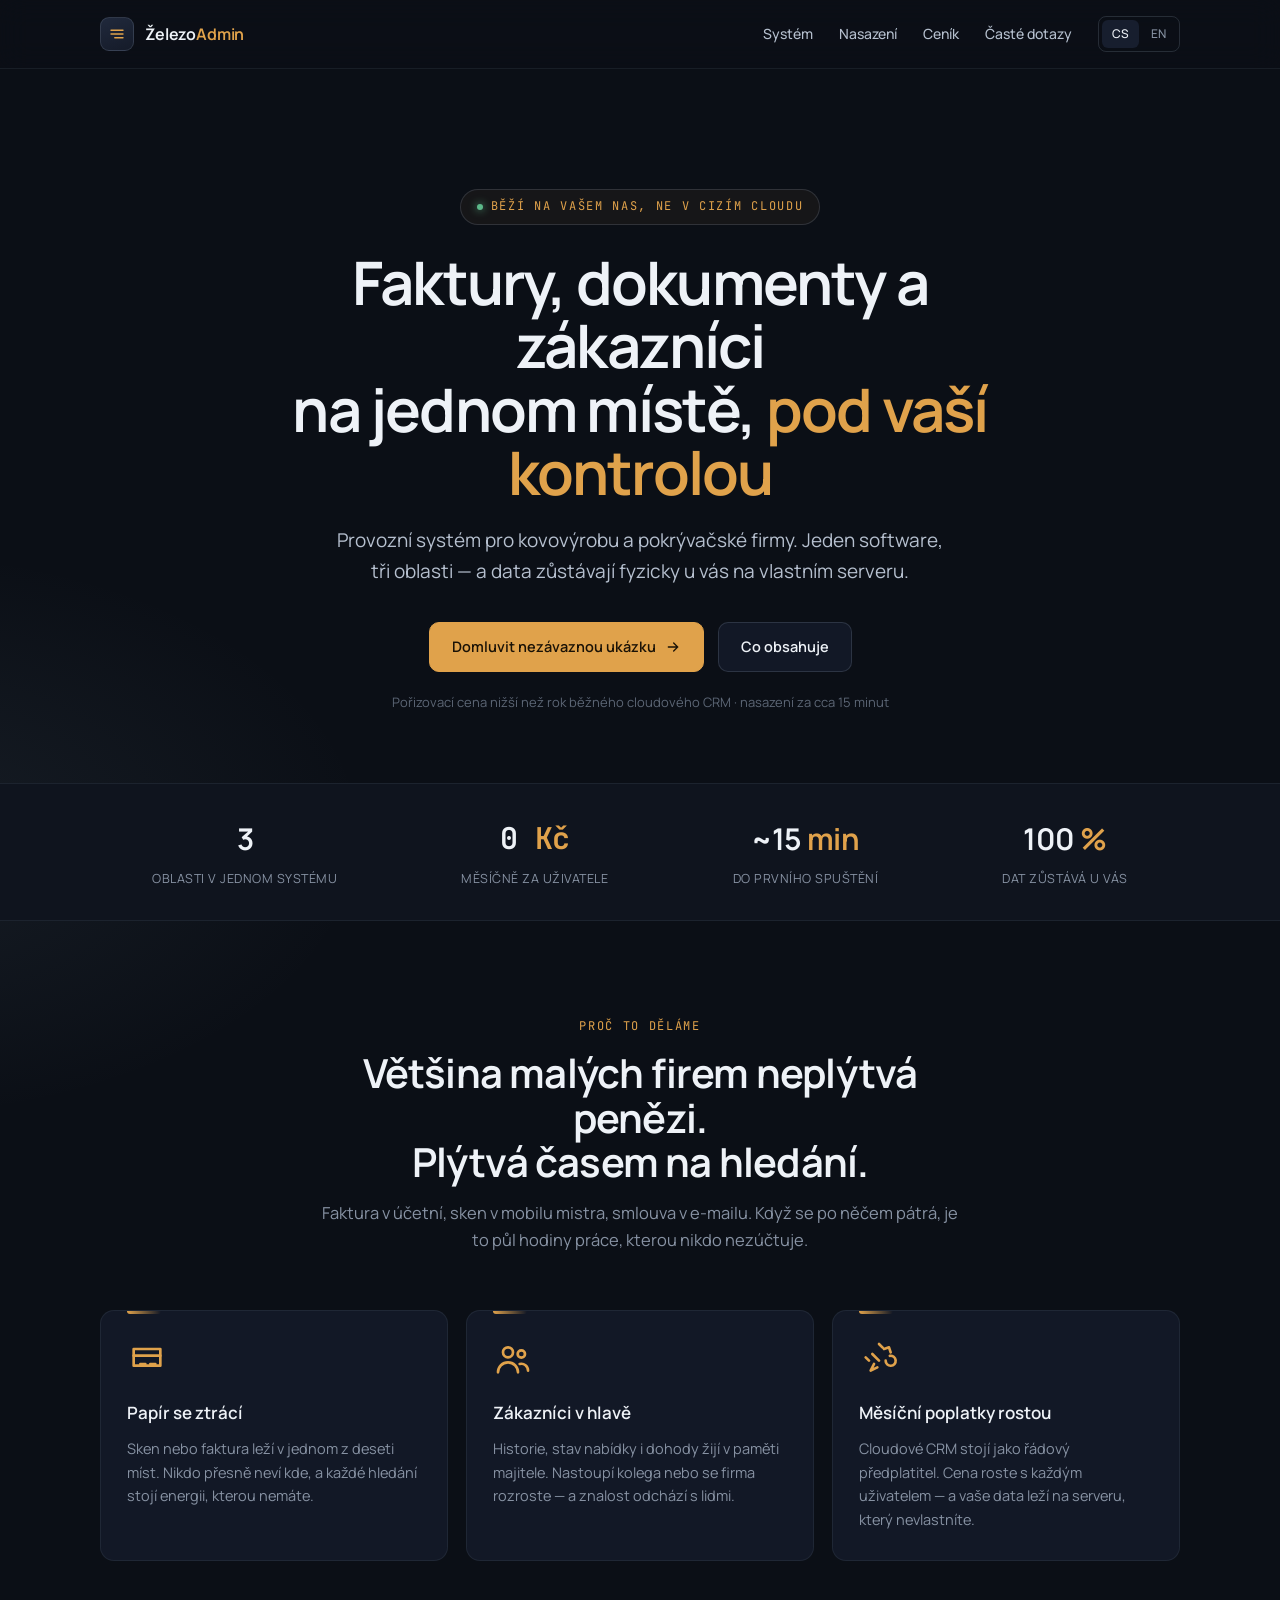
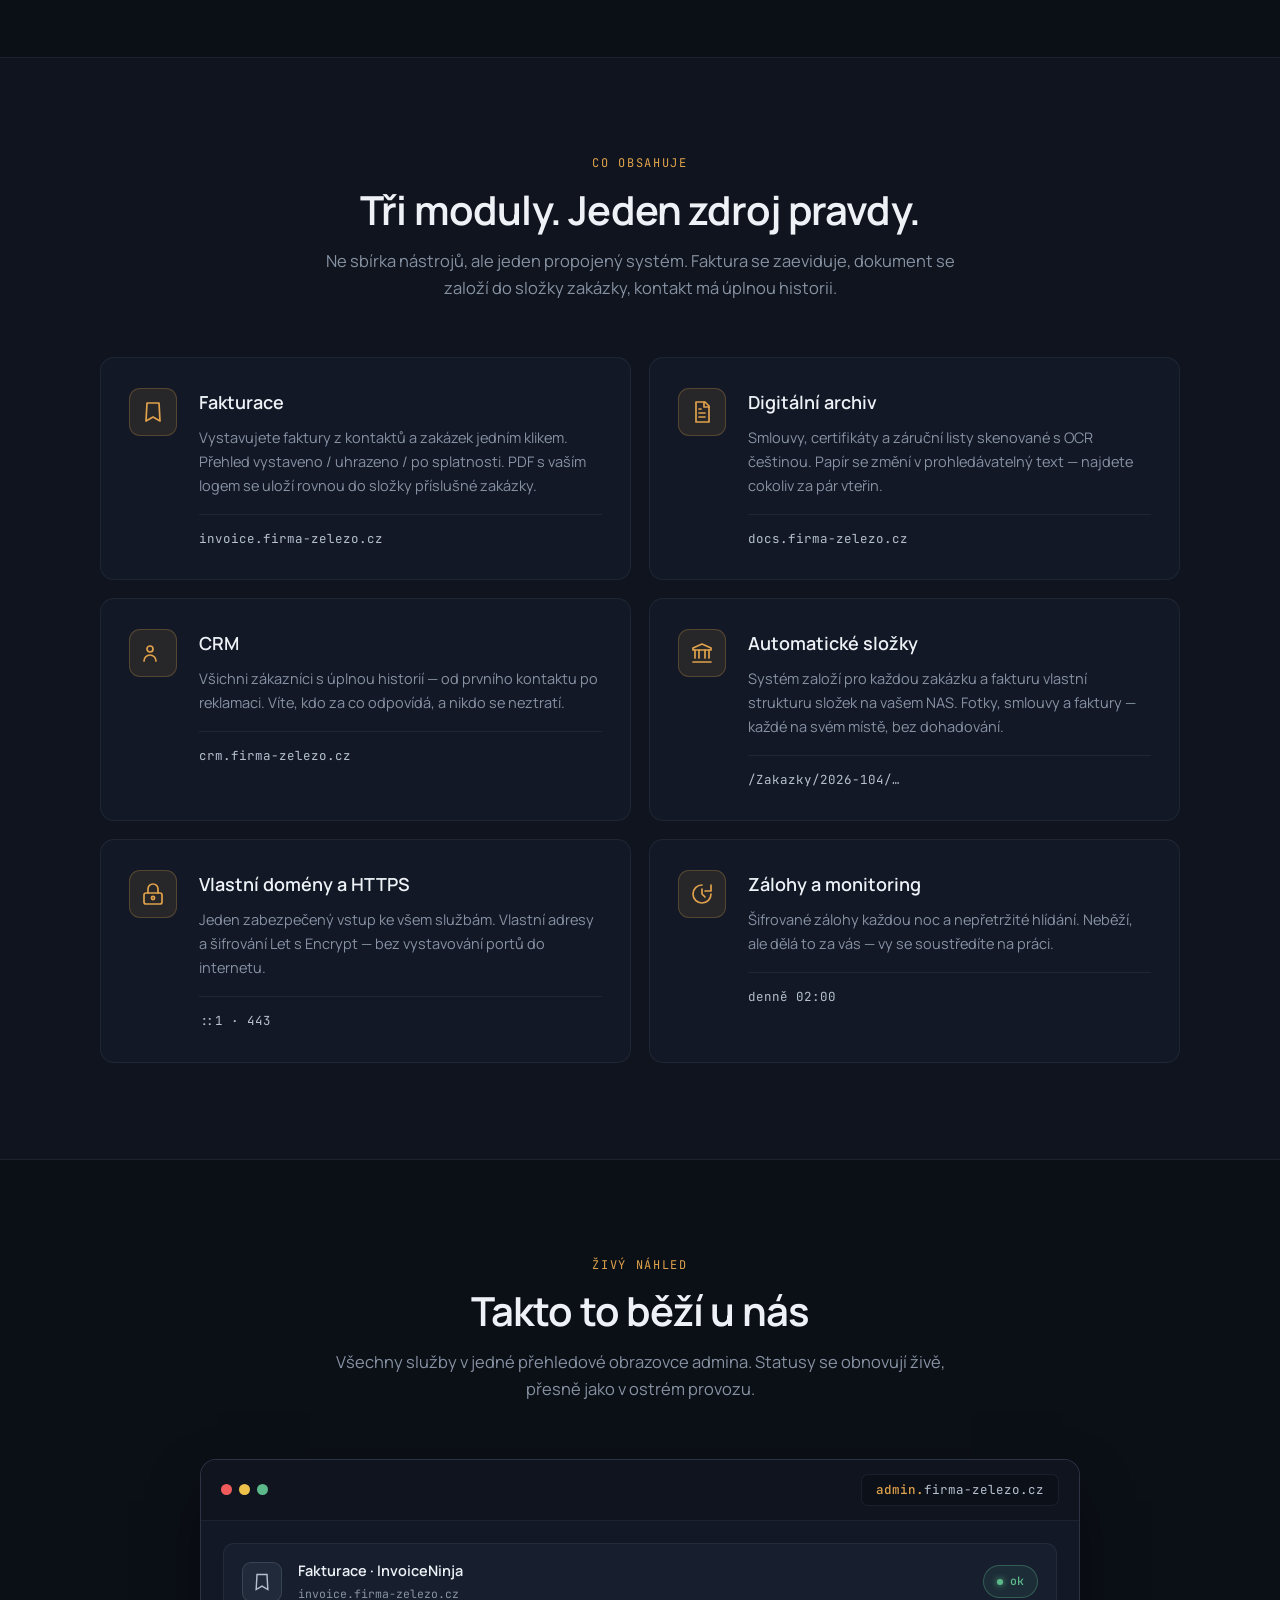
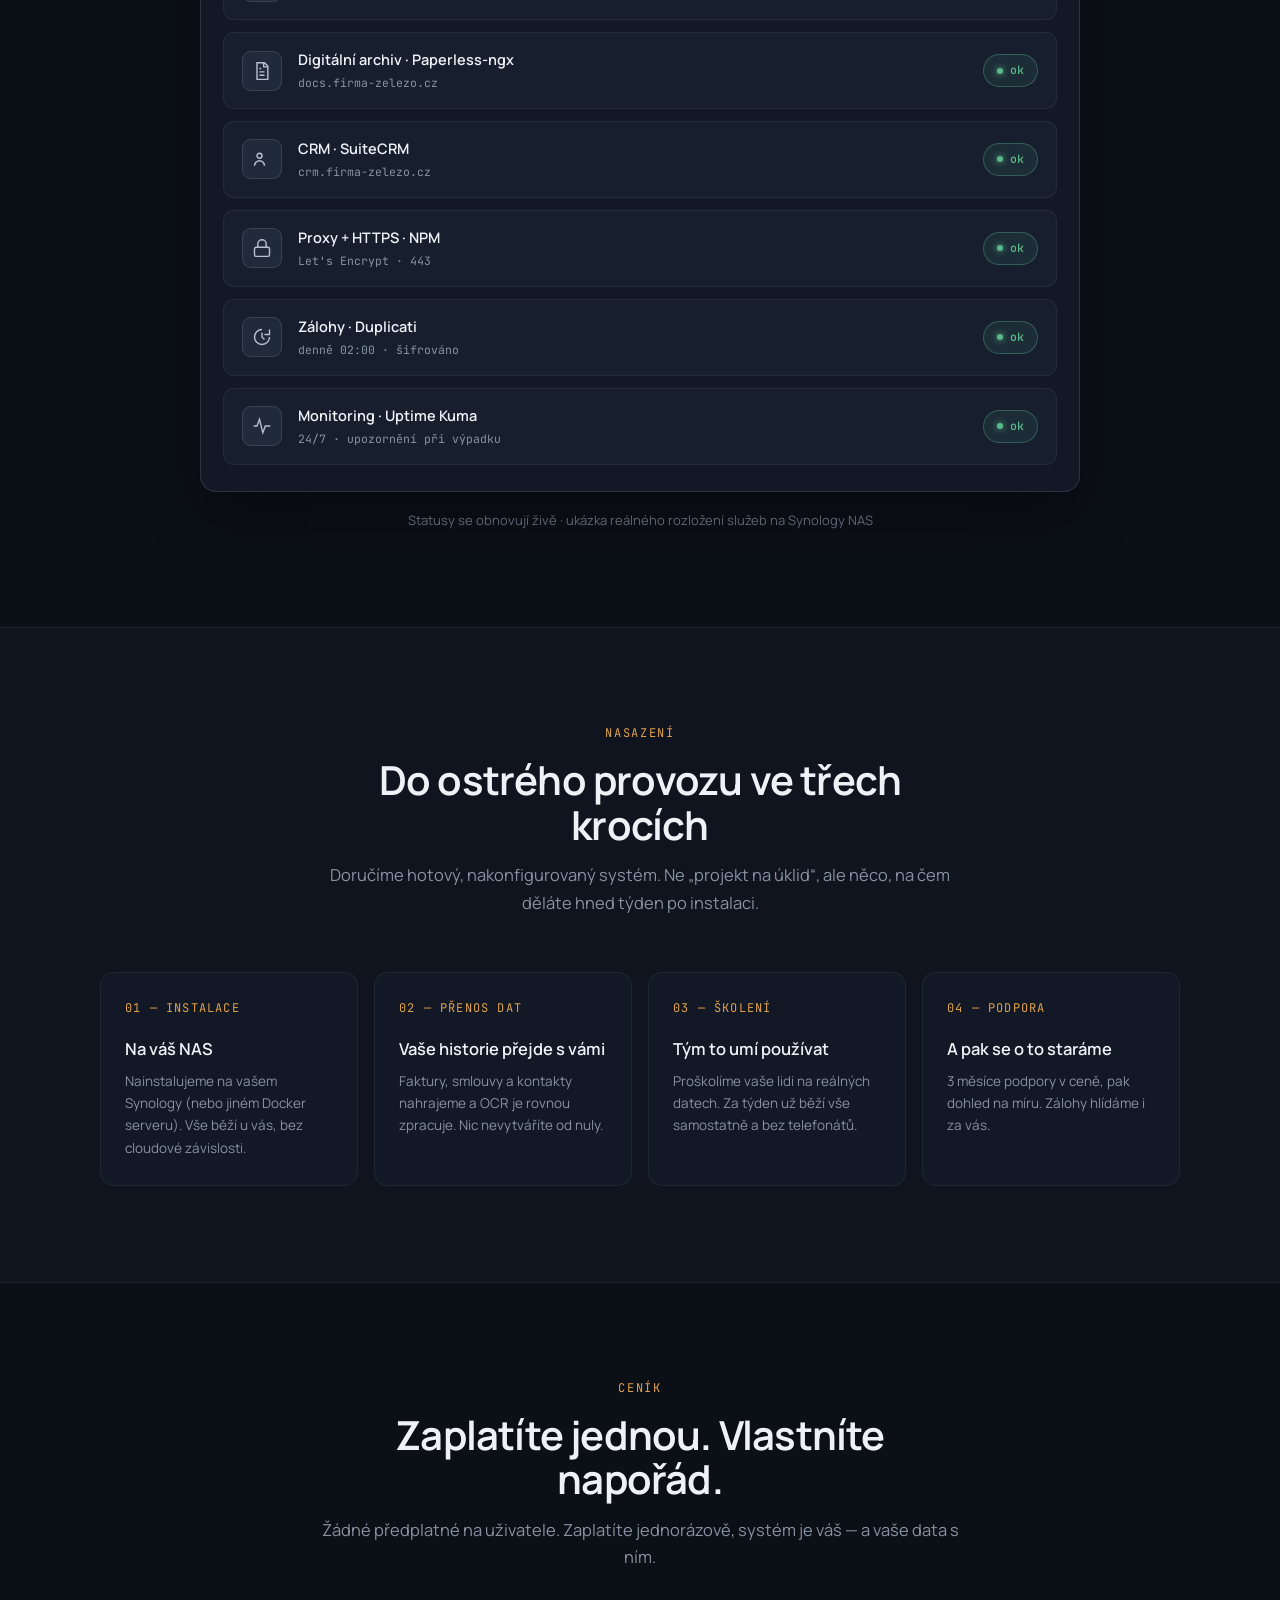
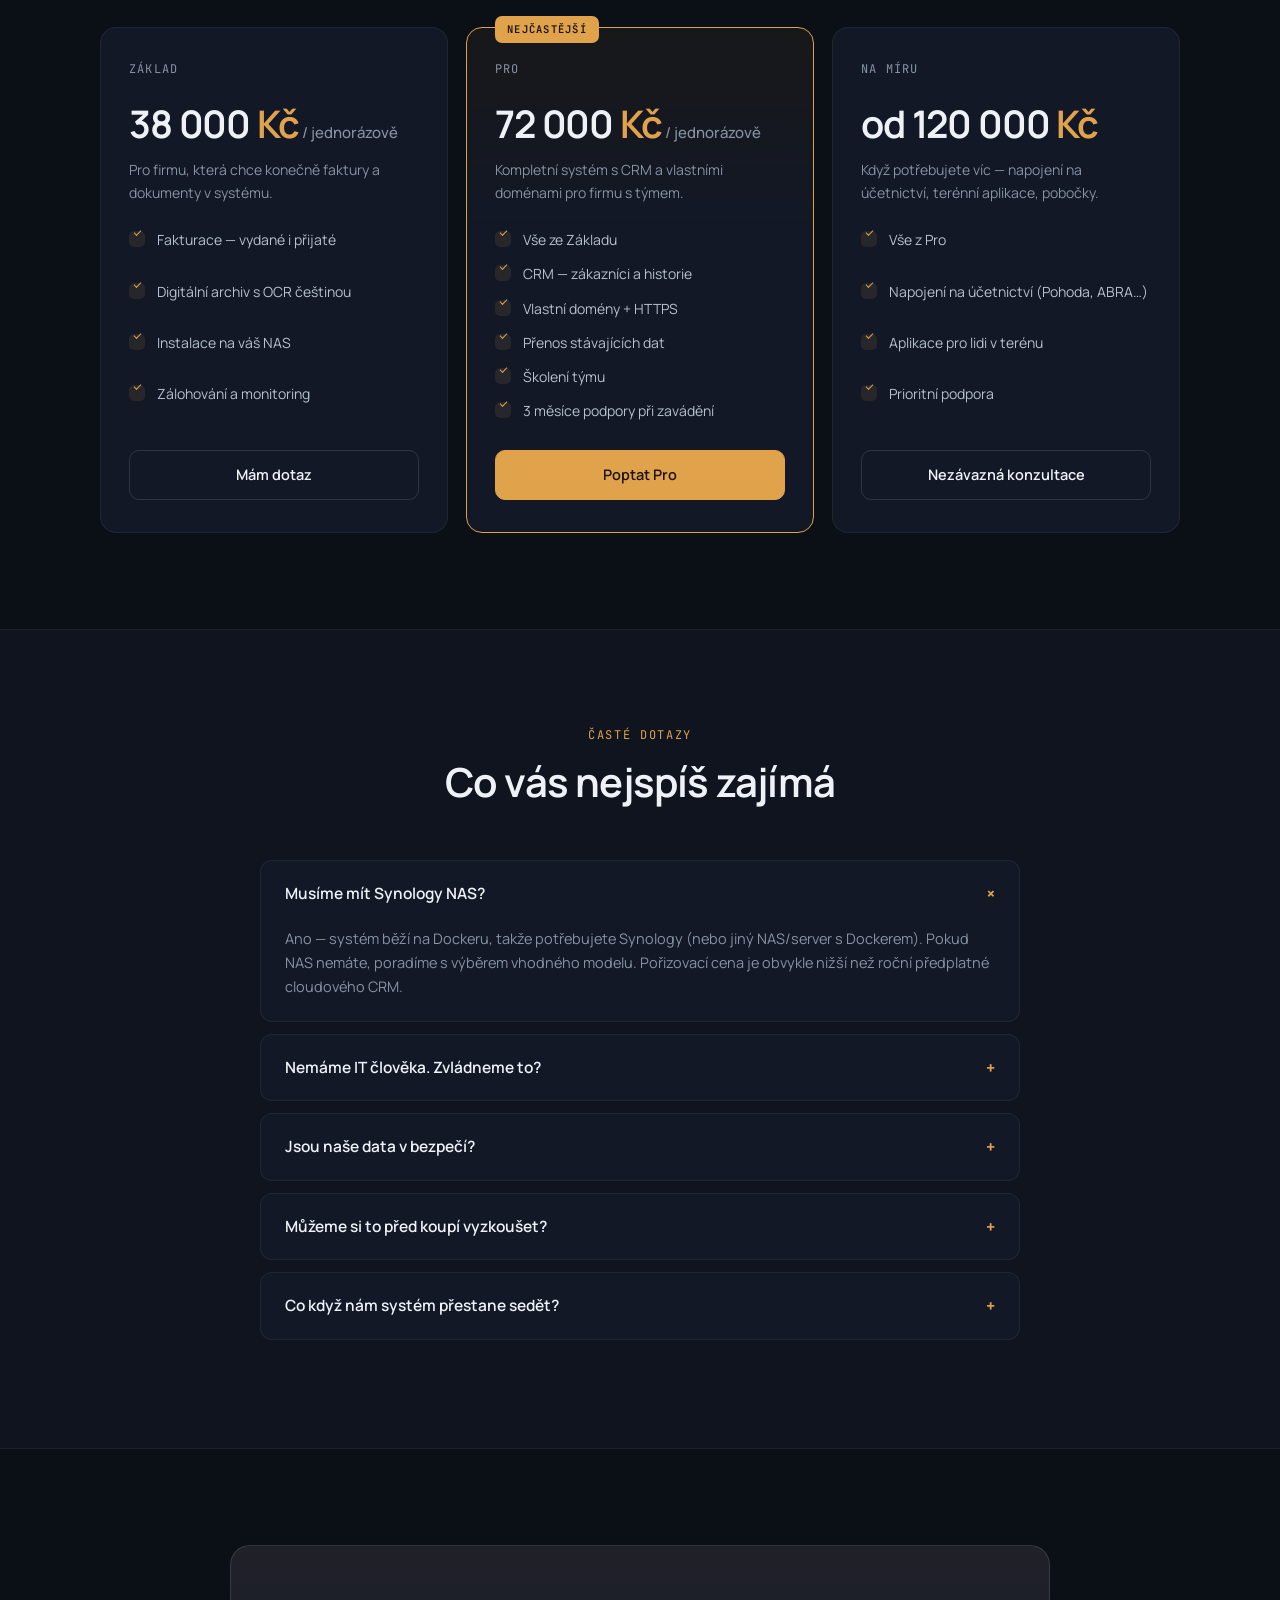
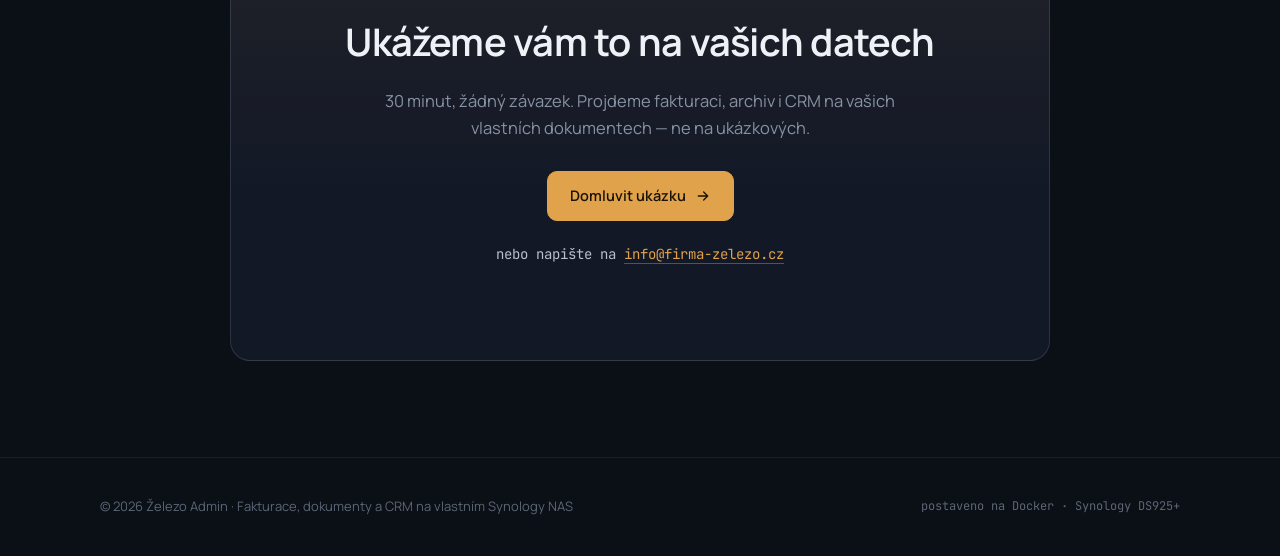
==== commit fc380e7f: "Premium redesign: steel/copper identity, Manrope typography, custom SVG icons, honest product copy (" ====
--- a/index.html
+++ b/index.html
@@ -3,265 +3,357 @@
 <head>
 <meta charset="UTF-8">
 <meta name="viewport" content="width=device-width, initial-scale=1.0">
-<title>Železo Admin — operační systém pro kovovýrobu a pokrývačské firmy</title>
-<meta name="description" content="Fakturace, dokumenty a CRM na jednom místě. Běží na vašem Synology NAS — žádný cizí cloud, žádné měsíční poplatky.">
+<title>Železo Admin — provozní systém pro kovovýrobu a pokrývačské firmy</title>
+<meta name="description" content="Fakturace, digitální archiv a CRM v jednom systému běžícím na vašem vlastním Synology NAS. Bez cizího cloudu, bez měsíčních poplatků.">
 <link rel="preconnect" href="https://fonts.googleapis.com">
-<link href="https://fonts.googleapis.com/css2?family=Space+Grotesk:wght@400;500;600;700&family=Inter:wght@400;500;600;700&family=JetBrains+Mono:wght@400;500;600&display=swap" rel="stylesheet">
+<link rel="preconnect" href="https://fonts.gstatic.com" crossorigin>
+<link href="https://fonts.googleapis.com/css2?family=Manrope:wght@400;500;600;700&family=JetBrains+Mono:wght@400;500&display=swap" rel="stylesheet">
 <link rel="stylesheet" href="assets/style.css">
-<link rel="icon" href="data:image/svg+xml,%3Csvg xmlns='http://www.w3.org/2000/svg' viewBox='0 0 24 24'%3E%3Crect width='24' height='24' rx='5' fill='%23274500'/%3E%3Cpath d='M4 8h10M4 12h10M4 16h6' stroke='%232dd4bf' stroke-width='2' stroke-linecap='round'/%3E%3C/svg%3E">
+<link rel="icon" href="data:image/svg+xml,%3Csvg xmlns='http://www.w3.org/2000/svg' viewBox='0 0 32 32'%3E%3Crect width='32' height='32' rx='8' fill='%23121826'/%3E%3Cpath d='M9 12h14M9 16h14M9 20h8' stroke='%23e0a24b' stroke-width='2.2' stroke-linecap='round'/%3E%3C/svg%3E">
 </head>
 <body>
 
 <header>
   <div class="wrap header-row">
     <a class="brand" href="index.html">
-      <div class="dot"></div>
-      <div class="brand-name">Železo&nbsp;Admin</div>
+      <span class="mark"><svg viewBox="0 0 24 24" fill="none" stroke-width="1.8" stroke-linecap="round"><path d="M4 7h16M4 12h16M9 17h11"/></svg></span>
+      <span class="brand-name">Železo<em>Admin</em></span>
     </a>
-    <div class="nav-links">
-      <a href="#problem">Problém</a>
-      <a href="#funkce">Funkce</a>
-      <a href="#preview">Náhled</a>
+    <nav class="nav">
+      <a href="#system">Systém</a>
+      <a href="#nasazeni">Nasazení</a>
       <a href="#cenik">Ceník</a>
-      <a href="#faq">FAQ</a>
-      <span class="lang-toggle">
-        <a class="active" href="index.html">Čeština</a>
-        <a href="en/index.html">EN</a>
+      <a href="#faq">Časté dotazy</a>
+      <span class="lang">
+        <a class="active" href="index.html">CS</a><a href="en/index.html">EN</a>
       </span>
-    </div>
+    </nav>
   </div>
 </header>
 
 
+<!-- ================= HERO ================= -->
 <section class="hero">
   <div class="wrap">
-    <div class="hero-eyebrow">Fakturace · dokumenty · CRM na vašem NAS</div>
-    <h1>Vaše firma bez chaosu,<br>data <span>jen u vás</span>, ne v cizím cloudu.</h1>
-    <p>Faktury, smlouvy, zákazníci a skeny v jednom propojeném systému — běží přímo na vašem
-       Synology NAS. Žádné měsíční předplatné, žádné poplatky za uživatele, žádné cizí servery.</p>
+    <span class="eyebrow"><span class="dot"></span>Běží na vašem NAS, ne v cizím cloudu</span>
+    <h1>
+      <span class="line">Faktury, dokumenty a zákazníci</span>
+      <span class="line">na jednom místě, <span class="accent">pod vaší kontrolou</span></span>
+    </h1>
+    <p class="lede">Provozní systém pro kovovýrobu a pokrývačské firmy. Jeden software, tři oblasti — a data zůstávají fyzicky u vás na vlastním serveru.</p>
     <div class="hero-ctas">
-      <a href="#kontakt" class="btn btn-primary">Domluvit ukázku →</a>
-      <a href="#preview" class="btn">Jak to vypadá</a>
-    </div>
-    <div class="hero-note">Nasazení na vašem NAS za cca 15 minut &middot; první vše je na jednom místě</div>
-  </div>
-</section>
-
-
+      <a class="btn btn-primary" href="#nasazeni">Domluvit nezávaznou ukázku
+        <svg viewBox="0 0 24 24" fill="none" stroke="currentColor" stroke-width="2" stroke-linecap="round"><path d="M5 12h14M13 6l6 6-6 6"/></svg>
+      </a>
+      <a class="btn btn-ghost" href="#system">Co obsahuje</a>
+    </div>
+    <p class="hero-note">Pořizovací cena nižší než rok běžného cloudového CRM · nasazení za cca 15 minut</p>
+  </div>
+</section>
+
+
+<!-- ================= STRIPE ================= -->
 <div class="stripe">
-  <div><b>3</b><span>oblasti v jednom systému</span></div>
-  <div><b>0 Kč</b><span>měsíčně za uživatele</span></div>
-  <div><b>15 min</b><span>do prvního spuštění</span></div>
-  <div><b>100%</b><span>dat zůstává u vás</span></div>
+  <div class="stat"><b>3</b><span class="lbl">oblasti v jednom systému</span></div>
+  <div class="stat"><b class="mono">0 <span>Kč</span></b><span class="lbl">měsíčně za uživatele</span></div>
+  <div class="stat"><b>~15 <span>min</span></b><span class="lbl">do prvního spuštění</span></div>
+  <div class="stat"><b>100 <span>%</span></b><span class="lbl">dat zůstává u vás</span></div>
 </div>
 
 
-<section id="problem">
-  <div class="wrap">
-    <div class="section-eyebrow">Reálný stav kovovýrobní firmy</div>
-    <div class="section-title">Faktura v šanonu,<br>smlouva v e-mailu, sken v mobilu</div>
-    <div class="section-sub">Znáte to — a nejste sami. Tohle nejčastěji slyšíme od majitelů kovovýrob a pokrývačských firem 3–30 lidí.</div>
+<!-- ================= PROBLEM ================= -->
+<section>
+  <div class="wrap">
+    <div class="section-head">
+      <div class="kicker">Proč to děláme</div>
+      <h2>Většina malých firem neplýtvá penězi.<br>Plýtvá časem na hledání.</h2>
+      <p>Faktura v účetní, sken v mobilu mistra, smlouva v e-mailu. Když se po něčem pátrá, je to půl hodiny práce, kterou nikdo nezúčtuje.</p>
+    </div>
     <div class="problem-grid">
-      <div class="problem-card"><b>Dokumenty jsou všude</b><p>Faktura v účetní, sken v mobilu mistra, smlouva v e-mailu. Když je potřeba najít, hledá se půl hodiny.</p></div>
-      <div class="problem-card"><b>Zákazníci v hlavě</b><p>Historie, stav zakázky a nabídky běží spíš v paměti než v systému. Nastoupí kolega — a nic neví.</p></div>
-      <div class="problem-card"><b>Platíte za cizí cloud</b><p>Měsíční předplatné za CRM roste s počtem uživatelů a vaše data leží na serveru, který nevlastníte.</p></div>
-    </div>
-  </div>
-</section>
-
-
-<section id="funkce" style="background:var(--panel-2); border-top:1px solid var(--line); border-bottom:1px solid var(--line);">
-  <div class="wrap">
-    <div class="section-eyebrow">Co dostanete</div>
-    <div class="section-title">Tři moduly, jeden propojený systém</div>
-    <div class="section-sub">Vše spolu mluví — přijatá faktura se zaeviduje a založí složku, vystavený doklad se uloží k zakázce, kontakt zákazníka má úplnou historii.</div>
+      <div class="problem">
+        <div class="ic"><svg viewBox="0 0 24 24" fill="none" stroke-width="1.6" stroke-linecap="round" stroke-linejoin="round"><path d="M4 6h16v10H4z"/><path d="M4 10h16"/><path d="M8 15h3M14 15h3"/></svg></div>
+        <h3>Papír se ztrácí</h3>
+        <p>Sken nebo faktura leží v jednom z deseti míst. Nikdo přesně neví kde, a každé hledání stojí energii, kterou nemáte.</p>
+      </div>
+      <div class="problem">
+        <div class="ic"><svg viewBox="0 0 24 24" fill="none" stroke-width="1.6" stroke-linecap="round" stroke-linejoin="round"><circle cx="9" cy="8" r="3"/><path d="M3 20a6 6 0 0 1 12 0"/><circle cx="17" cy="9" r="2.2"/><path d="M16 15a4 4 0 0 1 5 4"/></svg></div>
+        <h3>Zákazníci v hlavě</h3>
+        <p>Historie, stav nabídky i dohody žijí v paměti majitele. Nastoupí kolega nebo se firma rozroste — a znalost odchází s lidmi.</p>
+      </div>
+      <div class="problem">
+        <div class="ic"><svg viewBox="0 0 24 24" fill="none" stroke-width="1.6" stroke-linecap="round" stroke-linejoin="round"><path d="M12 3l2.2 2.2M8 9l4 4M6 13L4 11M15 6l3-1 1 3M9 15l-2 4 4-2M16 13a3 3 0 1 0 2.5-2.9"/></svg></div>
+        <h3>Měsíční poplatky rostou</h3>
+        <p>Cloudové CRM stojí jako řádový předplatitel. Cena roste s každým uživatelem — a vaše data leží na serveru, který nevlastníte.</p>
+      </div>
+    </div>
+  </div>
+</section>
+
+
+<!-- ================= SYSTEM / FEATURES ================= -->
+<section id="system" style="background:var(--ink-2); border-top:1px solid var(--line); border-bottom:1px solid var(--line);">
+  <div class="wrap">
+    <div class="section-head">
+      <div class="kicker">Co obsahuje</div>
+      <h2>Tři moduly. Jeden zdroj pravdy.</h2>
+      <p>Ne sbírka nástrojů, ale jeden propojený systém. Faktura se zaeviduje, dokument se založí do složky zakázky, kontakt má úplnou historii.</p>
+    </div>
     <div class="feature-grid">
-      <div class="feature"><div class="feature-num">01</div><div><b>Fakturace</b><p>Vystavení faktur a příjem dokladů jednou klikem. Přehled vystaveno / uhrazeno / po splatnosti, PDF s vaším logem rovnou do složky.</p></div></div>
-      <div class="feature"><div class="feature-num">02</div><div><b>Digitální archiv</b><p>Sken smlouvy, certifikát, záruční list — OCR čeština převede papír na prohledávatelný text. Najdete cokoliv za vteřinu.</p></div></div>
-      <div class="feature"><div class="feature-num">03</div><div><b>CRM</b><p>Všichni zákazníci s úplnou historií — od poptávky po reklamaci. Nikdo se neztratí a každý ví, kdo za co odpovídá.</p></div></div>
-      <div class="feature"><div class="feature-num">04</div><div><b>Automatické složky</b><p>Každá zakázka a faktura dostane vlastní strukturu složek na vašem NAS — nic se nemíchá a vše je na svém místě.</p></div></div>
-      <div class="feature"><div class="feature-num">05</div><div><b>Vlastní domény + HTTPS</b><p>Jeden zabezpečený vstup ke všem službám přes proxy s Let&nbsp;s Encrypt. Faktury, dokumenty i CRM na vlastních adresách.</p></div></div>
-      <div class="feature"><div class="feature-num">06</div><div><b>Zálohy a monitoring</b><p>Automatické šifrované zálohy každou noc a 24/7 hlídání, že vše běží. Vy se soustředíte na práci.</p></div></div>
-    </div>
-  </div>
-</section>
-
-
-<section id="preview">
-  <div class="wrap">
-    <div class="section-eyebrow">Živý náhled</div>
-    <div class="section-title">Takto to běží u nás</div>
-    <div class="section-sub">Dashboard administratora — všechny služby na jednom místě. Statusy se obnovují živě, přesně jako v produkci.</div>
-    <div class="titleblock preview-shell">
-      <div class="tb-corner tl"></div><div class="tb-corner tr"></div><div class="tb-corner bl"></div><div class="tb-corner br"></div>
-      <div class="dash-bar">
+      <div class="feature">
+        <div class="ic"><svg viewBox="0 0 24 24" fill="none" stroke-width="1.7" stroke-linecap="round" stroke-linejoin="round"><path d="M6 3h12l1 18-7-4-7 4z"/></svg></div>
+        <div>
+          <h3>Fakturace</h3>
+          <p>Vystavujete faktury z kontaktů a zakázek jedním klikem. Přehled vystaveno / uhrazeno / po splatnosti. PDF s vaším logem se uloží rovnou do složky příslušné zakázky.</p>
+          <div class="detail">invoice.firma-zelezo.cz</div>
+        </div>
+      </div>
+      <div class="feature">
+        <div class="ic"><svg viewBox="0 0 24 24" fill="none" stroke-width="1.7" stroke-linecap="round" stroke-linejoin="round"><path d="M6 2h9l4 4v16H6z"/><path d="M14 2v5h5"/><path d="M9 13h6M9 17h6M9 9h2"/></svg></div>
+        <div>
+          <h3>Digitální archiv</h3>
+          <p>Smlouvy, certifikáty a záruční listy skenované s OCR češtinou. Papír se změní v prohledávatelný text — najdete cokoliv za pár vteřin.</p>
+          <div class="detail">docs.firma-zelezo.cz</div>
+        </div>
+      </div>
+      <div class="feature">
+        <div class="ic"><svg viewBox="0 0 24 24" fill="none" stroke-width="1.7" stroke-linecap="round" stroke-linejoin="round"><circle cx="9" cy="8" r="3"/><path d="M3 20a6 6 0 0 1 12 0"/></svg></div>
+        <div>
+          <h3>CRM</h3>
+          <p>Všichni zákazníci s úplnou historií — od prvního kontaktu po reklamaci. Víte, kdo za co odpovídá, a nikdo se neztratí.</p>
+          <div class="detail">crm.firma-zelezo.cz</div>
+        </div>
+      </div>
+      <div class="feature">
+        <div class="ic"><svg viewBox="0 0 24 24" fill="none" stroke-width="1.7" stroke-linecap="round" stroke-linejoin="round"><path d="M3 7l9-4 9 4v2H3z"/><path d="M5 9v8M9 9v8M15 9v8M19 9v8"/><path d="M3 21h18"/></svg></div>
+        <div>
+          <h3>Automatické složky</h3>
+          <p>Systém založí pro každou zakázku a fakturu vlastní strukturu složek na vašem NAS. Fotky, smlouvy a faktury — každé na svém místě, bez dohadování.</p>
+          <div class="detail">/Zakazky/2026-104/…</div>
+        </div>
+      </div>
+      <div class="feature">
+        <div class="ic"><svg viewBox="0 0 24 24" fill="none" stroke-width="1.7" stroke-linecap="round" stroke-linejoin="round"><rect x="3" y="11" width="18" height="11" rx="2"/><path d="M7 11V7a5 5 0 0 1 10 0v4"/><circle cx="12" cy="16" r="1.6"/></svg></div>
+        <div>
+          <h3>Vlastní domény a HTTPS</h3>
+          <p>Jeden zabezpečený vstup ke všem službám. Vlastní adresy a šifrování Let&nbsp;s&nbsp;Encrypt — bez vystavování portů do internetu.</p>
+          <div class="detail">::1 · 443</div>
+        </div>
+      </div>
+      <div class="feature">
+        <div class="ic"><svg viewBox="0 0 24 24" fill="none" stroke-width="1.7" stroke-linecap="round" stroke-linejoin="round"><path d="M21 12a9 9 0 1 1-9-9"/><path d="M21 3v6h-6"/><path d="M12 7v5l3 3"/></svg></div>
+        <div>
+          <h3>Zálohy a monitoring</h3>
+          <p>Šifrované zálohy každou noc a nepřetržité hlídání. Neběží, ale dělá to za vás — vy se soustředíte na práci.</p>
+          <div class="detail">denně 02:00</div>
+        </div>
+      </div>
+    </div>
+  </div>
+</section>
+
+
+<!-- ================= LIVE PREVIEW ================= -->
+<section>
+  <div class="wrap">
+    <div class="section-head">
+      <div class="kicker">Živý náhled</div>
+      <h2>Takto to běží u nás</h2>
+      <p>Všechny služby v jedné přehledové obrazovce admina. Statusy se obnovují živě, přesně jako v ostrém provozu.</p>
+    </div>
+    <div class="preview-frame">
+      <div class="preview-bar">
         <div class="traffic"><span class="t-red"></span><span class="t-yellow"></span><span class="t-green"></span></div>
-        <span class="dash-url">https://admin.firma-zelezo.cz</span>
-      </div>
-      <div class="dash-grid">
-
-        <div class="status-row">
-          <div class="status-left">
-            <span class="status-icon" style="background:var(--orange)">💰</span>
-            <div>
-              <div class="status-name">Fakturace · InvoiceNinja</div>
-              <div class="status-url">fakturace.firma-zelezo.cz</div>
-            </div>
-          </div>
-          <span class="status-pill" data-service="invoice" data-up="online" data-checking="test">online</span>
-        </div>
-
-        <div class="status-row">
-          <div class="status-left">
-            <span class="status-icon" style="background:var(--teal)">📄</span>
-            <div>
-              <div class="status-name">Digitální archiv · Paperless</div>
-              <div class="status-url">dokumenty.firma-zelezo.cz</div>
-            </div>
-          </div>
-          <span class="status-pill" data-service="paperless" data-up="online" data-checking="test">online</span>
-        </div>
-
-        <div class="status-row">
-          <div class="status-left">
-            <span class="status-icon" style="background:var(--violet)">🤝</span>
-            <div>
-              <div class="status-name">CRM · SuiteCRM</div>
-              <div class="status-url">crm.firma-zelezo.cz</div>
-            </div>
-          </div>
-          <span class="status-pill" data-service="crm" data-up="online" data-checking="test">online</span>
-        </div>
-
-        <div class="status-row">
-          <div class="status-left">
-            <span class="status-icon" style="background:var(--yellow)">🛡️</span>
-            <div>
-              <div class="status-name">Proxy + HTTPS · NPM</div>
-              <div class="status-url">Let&apos;s Encrypt</div>
-            </div>
-          </div>
-          <span class="status-pill" data-service="npm" data-up="online" data-checking="test">online</span>
-        </div>
-
-        <div class="status-row">
-          <div class="status-left">
-            <span class="status-icon" style="background:var(--red)">💾</span>
-            <div>
-              <div class="status-name">Zálohy · Duplicati</div>
-              <div class="status-url">denně 02:00 · šifrováno</div>
-            </div>
-          </div>
-          <span class="status-pill" data-service="duplicati" data-up="online" data-checking="test">online</span>
-        </div>
-
-        <div class="status-row">
-          <div class="status-left">
-            <span class="status-icon" style="background:var(--teal)">📈</span>
-            <div>
-              <div class="status-name">Monitoring · Uptime Kuma</div>
-              <div class="status-url">24/7 · upozornění při výpadku</div>
-            </div>
-          </div>
-          <span class="status-pill" data-service="uptime" data-up="online" data-checking="test">online</span>
-        </div>
-
-      </div>
-      <div class="preview-caption">statusy se obnovují živě · klikni na odkazy v reálném nasazení</div>
-    </div>
-  </div>
-</section>
-
-
-<section id="jak-to-funguje" style="background:var(--panel-2); border-top:1px solid var(--line); border-bottom:1px solid var(--line);">
-  <div class="wrap">
-    <div class="section-eyebrow">Nasazení</div>
-    <div class="section-title">Tři kroky do ostrého provozu</div>
-    <div class="how-steps">
-      <div class="how-step"><div class="how-num">1</div><b>Instalace na váš NAS</b><p>Jeden příkaz v Synology Container Manageru. Systém běží kompletně u vás — žádný cloud třetí strany.</p></div>
-      <div class="how-step"><div class="how-num">2</div><b>Připojení dat</b><p>Nahrajete faktury, smlouvy a kontakty. OCR je rovnou zpracuje, CRM si rozdělí zákazníky.</p></div>
-      <div class="how-step"><div class="how-num">3</div><b>Vlastní adresy</b><p>Nastavíte domény a HTTPS (nebo jen přístup z lokální sítě). Vy a vaši lidé se přihlásíte a jedete.</p></div>
-    </div>
-  </div>
-</section>
-
-
+        <span class="preview-url"><b>admin.</b>firma-zelezo.cz</span>
+      </div>
+      <div class="preview-body">
+
+        <div class="service">
+          <div class="ic"><svg viewBox="0 0 24 24" fill="none" stroke-width="1.7"><path d="M6 3h12l1 18-7-4-7 4z"/></svg></div>
+          <div class="meta"><div class="name">Fakturace · InvoiceNinja</div><div class="sub">invoice.firma-zelezo.cz</div></div>
+          <span class="pill" data-service="invoice" data-up="ok" data-checking="kontrola">ok</span>
+        </div>
+
+        <div class="service">
+          <div class="ic"><svg viewBox="0 0 24 24" fill="none" stroke-width="1.7"><path d="M6 2h9l4 4v16H6z"/><path d="M14 2v5h5"/><path d="M9 13h6M9 17h6M9 9h2"/></svg></div>
+          <div class="meta"><div class="name">Digitální archiv · Paperless-ngx</div><div class="sub">docs.firma-zelezo.cz</div></div>
+          <span class="pill" data-service="paperless" data-up="ok" data-checking="kontrola">ok</span>
+        </div>
+
+        <div class="service">
+          <div class="ic"><svg viewBox="0 0 24 24" fill="none" stroke-width="1.7"><circle cx="9" cy="8" r="3"/><path d="M3 20a6 6 0 0 1 12 0"/></svg></div>
+          <div class="meta"><div class="name">CRM · SuiteCRM</div><div class="sub">crm.firma-zelezo.cz</div></div>
+          <span class="pill" data-service="crm" data-up="ok" data-checking="kontrola">ok</span>
+        </div>
+
+        <div class="service">
+          <div class="ic"><svg viewBox="0 0 24 24" fill="none" stroke-width="1.7"><rect x="3" y="11" width="18" height="11" rx="2"/><path d="M7 11V7a5 5 0 0 1 10 0v4"/></svg></div>
+          <div class="meta"><div class="name">Proxy + HTTPS · NPM</div><div class="sub">Let&apos;s Encrypt · 443</div></div>
+          <span class="pill" data-service="npm" data-up="ok" data-checking="kontrola">ok</span>
+        </div>
+
+        <div class="service">
+          <div class="ic"><svg viewBox="0 0 24 24" fill="none" stroke-width="1.7"><path d="M21 12a9 9 0 1 1-9-9"/><path d="M21 3v6h-6"/><path d="M12 7v5l3 3"/></svg></div>
+          <div class="meta"><div class="name">Zálohy · Duplicati</div><div class="sub">denně 02:00 · šifrováno</div></div>
+          <span class="pill" data-service="duplicati" data-up="ok" data-checking="kontrola">ok</span>
+        </div>
+
+        <div class="service">
+          <div class="ic"><svg viewBox="0 0 24 24" fill="none" stroke-width="1.7"><path d="M2 12h4l3-8 4 16 3-8h6"/></svg></div>
+          <div class="meta"><div class="name">Monitoring · Uptime Kuma</div><div class="sub">24/7 · upozornění při výpadku</div></div>
+          <span class="pill" data-service="uptime" data-up="ok" data-checking="kontrola">ok</span>
+        </div>
+
+      </div>
+    </div>
+    <p class="preview-note">Statusy se obnovují živě · ukázka reálného rozložení služeb na Synology NAS</p>
+  </div>
+</section>
+
+
+<!-- ================= DEPLOYMENT ================= -->
+<section id="nasazeni" style="background:var(--ink-2); border-top:1px solid var(--line); border-bottom:1px solid var(--line);">
+  <div class="wrap">
+    <div class="section-head">
+      <div class="kicker">Nasazení</div>
+      <h2>Do ostrého provozu ve třech krocích</h2>
+      <p>Doručíme hotový, nakonfigurovaný systém. Ne „projekt na úklid“, ale něco, na čem děláte hned týden po instalaci.</p>
+    </div>
+    <div class="flow">
+      <div class="flow-step">
+        <div class="num">01 — INSTALACE</div>
+        <h3>Na váš NAS</h3>
+        <p>Nainstalujeme na vašem Synology (nebo jiném Docker serveru). Vše běží u vás, bez cloudové závislosti.</p>
+      </div>
+      <div class="flow-step">
+        <div class="num">02 — PŘENOS DAT</div>
+        <h3>Vaše historie přejde s vámi</h3>
+        <p>Faktury, smlouvy a kontakty nahrajeme a OCR je rovnou zpracuje. Nic nevytváříte od nuly.</p>
+      </div>
+      <div class="flow-step">
+        <div class="num">03 — ŠKOLENÍ</div>
+        <h3>Tým to umí používat</h3>
+        <p>Proškolíme vaše lidi na reálných datech. Za týden už běží vše samostatně a bez telefonátů.</p>
+      </div>
+      <div class="flow-step">
+        <div class="num">04 — PODPORA</div>
+        <h3>A pak se o to staráme</h3>
+        <p>3 měsíce podpory v ceně, pak dohled na míru. Zálohy hlídáme i za vás.</p>
+      </div>
+    </div>
+  </div>
+</section>
+
+
+<!-- ================= PRICING ================= -->
 <section id="cenik">
   <div class="wrap">
-    <div class="section-eyebrow">Model, který dává smysl</div>
-    <div class="section-title">Zaplatíte jednou, vlastníte napořád</div>
-    <div class="section-sub">Žádné měsíční poplatky za uživatele — systém běží na vašem hardwaru, vy máte plnou kontrolu nad daty.</div>
-    <div class="pricing-grid">
-      <div class="price-card">
-        <div class="price-tier">Základ</div>
-        <div class="price-amt">38&nbsp;000 Kč<small>/jednorázově</small></div>
-        <div class="price-desc">Pro firmu, která chce mít faktury a dokumenty konečně v systému.</div>
-        <ul class="price-list">
-          <li>Fakturace (vydané i přijaté)</li>
-          <li>Digitální archiv + OCR čeština</li>
-          <li>Instalace na váš Synology NAS</li>
-          <li>Zálohování a monitoring v ceně</li>
+    <div class="section-head">
+      <div class="kicker">Ceník</div>
+      <h2>Zaplatíte jednou. Vlastníte napořád.</h2>
+      <p>Žádné předplatné na uživatele. Zaplatíte jednorázově, systém je váš — a vaše data s ním.</p>
+    </div>
+    <div class="pricing">
+      <div class="price">
+        <div class="tier">Základ</div>
+        <div class="amount">38&nbsp;000 <span>Kč</span><small>&nbsp;/ jednorázově</small></div>
+        <p class="desc">Pro firmu, která chce konečně faktury a dokumenty v systému.</p>
+        <ul>
+          <li>Fakturace — vydané i přijaté</li>
+          <li>Digitální archiv s OCR češtinou</li>
+          <li>Instalace na váš NAS</li>
+          <li>Zálohování a monitoring</li>
         </ul>
-        <a href="#kontakt" class="btn">Poptat</a>
-      </div>
-      <div class="price-card featured">
-        <div class="price-badge">Nejčastější volba</div>
-        <div class="price-tier">Pro</div>
-        <div class="price-amt">72&nbsp;000 Kč<small>/jednorázově</small></div>
-        <div class="price-desc">Kompletní systém s CRM a vlastními doménami pro firmy s týmem.</div>
-        <ul class="price-list">
+        <a class="btn" href="#faq">Mám dotaz</a>
+      </div>
+
+      <div class="price featured">
+        <div class="badge">Nejčastější</div>
+        <div class="tier">Pro</div>
+        <div class="amount">72&nbsp;000 <span>Kč</span><small>&nbsp;/ jednorázově</small></div>
+        <p class="desc">Kompletní systém s CRM a vlastními doménami pro firmu s týmem.</p>
+        <ul>
           <li>Vše ze Základu</li>
           <li>CRM — zákazníci a historie</li>
-          <li>Vlastní domény + HTTPS (Let&nbsp;s Encrypt)</li>
+          <li>Vlastní domény + HTTPS</li>
+          <li>Přenos stávajících dat</li>
+          <li>Školení týmu</li>
           <li>3 měsíce podpory při zavádění</li>
-          <li>Školení týmu</li>
         </ul>
-        <a href="#kontakt" class="btn btn-primary">Poptat</a>
-      </div>
-      <div class="price-card">
-        <div class="price-tier">Na míru</div>
-        <div class="price-amt">120&nbsp;000+ Kč<small>/jednorázově</small></div>
-        <div class="price-desc">Napojení na účetní systém, aplikace pro terén, vícero poboček.</div>
-        <ul class="price-list">
+        <a class="btn btn-primary" href="mailto:info@firma-zelezo.cz?subject=Železo%20Admin%20Pro">Poptat Pro</a>
+      </div>
+
+      <div class="price">
+        <div class="tier">Na míru</div>
+        <div class="amount">od&nbsp;120&nbsp;000 <span>Kč</span></div>
+        <p class="desc">Když potřebujete víc — napojení na účetnictví, terénní aplikace, pobočky.</p>
+        <ul>
           <li>Vše z Pro</li>
           <li>Napojení na účetnictví (Pohoda, ABRA…)</li>
-          <li>Mobilní aplikace pro lidi v terénu</li>
+          <li>Aplikace pro lidi v terénu</li>
           <li>Prioritní podpora</li>
         </ul>
-        <a href="#kontakt" class="btn">Nezávazná konzultace</a>
-      </div>
-    </div>
-  </div>
-</section>
-
-
-<section id="faq" style="background:var(--panel-2); border-top:1px solid var(--line); border-bottom:1px solid var(--line);">
-  <div class="wrap">
-    <div class="section-eyebrow">Otázky</div>
-    <div class="section-title" style="margin-bottom:40px;">Časté dotazy</div>
+        <a class="btn" href="mailto:info@firma-zelezo.cz?subject=Železo%20Admin%20na%20míru">Nezávazná konzultace</a>
+      </div>
+    </div>
+  </div>
+</section>
+
+
+<!-- ================= FAQ ================= -->
+<section id="faq" style="background:var(--ink-2); border-top:1px solid var(--line); border-bottom:1px solid var(--line);">
+  <div class="wrap">
+    <div class="section-head">
+      <div class="kicker">Časté dotazy</div>
+      <h2>Co vás nejspíš zajímá</h2>
+    </div>
     <div class="faq">
-      <div class="faq-item"><b>Musíme mít Synology NAS?</b><p>Ano, systém běží přes Docker na Synology (nebo jiném NAS/serveru s podporou Dockeru). Pokud NAS nemáte, poradíme s výběrem — pořizovací cena je řádově nižší než roční předplatné běžného cloudového CRM.</p></div>
-      <div class="faq-item"><b>Co když nemáme IT člověka?</b><p>Instalace je jeden skript s průvodcem. Zvládne to i majitel firmy — a v ceně balíčku Pro je 3 měsíce podpory při zavádění.</p></div>
-      <div class="faq-item"><b>Jsou naše data v bezpečí?</b><p>Data zůstávají fyzicky u vás na NAS. Nic se nekopíruje do cizího cloudu. Připojení šifrujeme HTTPS, zálohy jsou šifrované a automatické.</p></div>
-      <div class="faq-item"><b>Můžeme si to nejdřív vyzkoušet?</b><p>Ano — rádi ukážeme živé demo na vašich datech ještě před objednávkou, a to i s vašimi reálnými dokumenty.</p></div>
-    </div>
-  </div>
-</section>
-
-
-<section id="kontakt">
-  <div class="wrap">
-    <div class="cta-final">
-      <h2>Ukážeme vám to na živo</h2>
-      <p>30 minut, žádný závazek. Uvidíte celý systém — fakturaci, archiv i CRM — na vlastních dokumentech.</p>
-      <a href="mailto:info@firma-zelezo.cz?subject=Popt%C3%A1vka%20%C5%BDelezo%20Admin" class="btn btn-primary">Napsat na info@firma-zelezo.cz →</a>
+      <details open>
+        <summary>Musíme mít Synology NAS? <span class="sig">+</span></summary>
+        <div class="body">Ano — systém běží na Dockeru, takže potřebujete Synology (nebo jiný NAS/server s Dockerem). Pokud NAS nemáte, poradíme s výběrem vhodného modelu. Pořizovací cena je obvykle nižší než roční předplatné cloudového CRM.</div>
+      </details>
+      <details>
+        <summary>Nemáme IT člověka. Zvládneme to? <span class="sig">+</span></summary>
+        <div class="body">Není potřeba. Instalaci a konfiguraci provedeme my, data přeneseme a tým proškolíme. V balíčku Pro je zahrnuto 3 měsíce podpory — reálně se na nás obracíte jen párkrát.</div>
+      </details>
+      <details>
+        <summary>Jsou naše data v bezpečí? <span class="sig">+</span></summary>
+        <div class="body">Data fyzicky zůstávají na vašem NAS, ne v cizím cloudu. Komunikace šifrujeme HTTPS a zálohy jsou šifrované a automatické. Kdo nechce, nepovolí žádný vzdálený přístup z internetu.</div>
+      </details>
+      <details>
+        <summary>Můžeme si to před koupí vyzkoušet? <span class="sig">+</span></summary>
+        <div class="body">Ano — ukážeme živé demo na vašich vlastních dokumentech, ještě před objednávkou. Uvidíte fakturaci, archiv i CRM na skutečných datech.</div>
+      </details>
+      <details>
+        <summary>Co když nám systém přestane sedět? <span class="sig">+</span></summary>
+        <div class="body">Software je váš, žádné blokované programy ani uzavřené licence. Export dat je váš vlastní — kdykoliv chcete odejít, odcházíte i s daty. Proto data nikdy nedržíme „jako rukojmí“.</div>
+      </details>
+    </div>
+  </div>
+</section>
+
+
+<!-- ================= CTA ================= -->
+<section>
+  <div class="wrap">
+    <div class="cta">
+      <h2>Ukážeme vám to na vašich datech</h2>
+      <p>30 minut, žádný závazek. Projdeme fakturaci, archiv i CRM na vašich vlastních dokumentech — ne na ukázkových.</p>
+      <div class="row">
+        <a class="btn btn-primary" href="mailto:info@firma-zelezo.cz?subject=Ukázka%20Železo%20Admin">Domluvit ukázku
+          <svg viewBox="0 0 24 24" fill="none" stroke="currentColor" stroke-width="2" stroke-linecap="round"><path d="M5 12h14M13 6l6 6-6 6"/></svg>
+        </a>
+      </div>
+      <p class="contact">nebo napište na <a href="mailto:info@firma-zelezo.cz">info@firma-zelezo.cz</a></p>
     </div>
   </div>
 </section>
 
 
 <footer>
-  <div class="wrap">Železo Admin — fakturace, dokumenty a CRM. Běží na vašem vlastním Synology NAS.</div>
+  <div class="wrap footer-row">
+    <span class="legal">© 2026 Železo Admin · Fakturace, dokumenty a CRM na vlastním Synology NAS</span>
+    <span class="tag">postaveno na Docker · Synology DS925+</span>
+  </div>
 </footer>
 
 <script src="assets/app.js"></script>
--- a/assets/style.css
+++ b/assets/style.css
@@ -1,149 +1,311 @@
+/* ============================================================
+   Železo Admin
+   Ikona: ocel + teplý akcent. Tmavý, řemeslně vyvážený vzhled.
+   Typ: Manrope (sans) + JetBrains Mono (jen technické detaily).
+   ============================================================ */
+
 :root{
-  --bg:#0a1628; --bg-deep:#060e1c; --panel:#101f38; --panel-2:#142845;
-  --line:rgba(148,197,214,0.14); --line-strong:rgba(148,197,214,0.28);
-  --text:#e8eef5; --muted:#7c93b3; --muted-2:#56698a;
-  --teal:#2dd4bf; --teal-dim:rgba(45,212,191,0.15);
-  --orange:#ff7a45; --orange-dim:rgba(255,122,69,0.15);
-  --red:#ff5470; --yellow:#ffc857; --violet:#a78bfa;
-}
-
-*{box-sizing:border-box; margin:0; padding:0;}
+  --ink:      #0b0f16;   /* pozadí stránky */
+  --ink-2:    #0f141e;   /* o něco světlejší pásy/sloupce */
+  --panel:    #121826;   /* karty */
+  --panel-2:  #171e2e;   /* karta hover / hlubší vrstva */
+  --line:     rgba(148,163,184,0.10);
+  --line-2:   rgba(148,163,184,0.20);
+
+  --text:     #eef2f7;   /* primární text */
+  --text-2:   #b6c0cf;   /* sekundární */
+  --muted:    #8792a3;   /* potlačený */
+  --faint:    #5c6675;   /* nejslabší */
+
+  --steel:    #7f9bb0;   /* ocelový doplněk */
+  --accent:   #e0a24b;   /* med/teplý — hlavní akcent */
+  --accent-dim: rgba(224,162,75,0.10);
+  --ok:       #5cb98a;   /* zelený "online" */
+
+  --font-sans: 'Manrope', system-ui, -apple-system, sans-serif;
+  --font-mono: 'JetBrains Mono', ui-monospace, monospace;
+
+  --rad:      14px;
+  --shadow:   0 24px 60px -18px rgba(0,0,0,0.55);
+}
+
+*{ box-sizing:border-box; margin:0; padding:0; }
 html{ scroll-behavior:smooth; }
+
 body{
   background:
-    linear-gradient(rgba(94,234,212,0.05) 1px, transparent 1px) 0 0/40px 40px,
-    linear-gradient(90deg, rgba(94,234,212,0.05) 1px, transparent 1px) 0 0/40px 40px,
-    var(--bg);
-  color:var(--text); font-family:'Inter',sans-serif; line-height:1.5; -webkit-font-smoothing:antialiased;
-}
-.mono{ font-family:'JetBrains Mono',monospace; }
-.display{ font-family:'Space Grotesk',sans-serif; }
-.wrap{ max-width:1040px; margin:0 auto; padding:0 24px; }
-a{ color:inherit; }
-
-/* ---------- Header ---------- */
-header{ padding:20px 0; border-bottom:1px solid var(--line); position:sticky; top:0; background:rgba(10,22,40,0.82); backdrop-filter:blur(10px); z-index:40;}
-.header-row{ display:flex; justify-content:space-between; align-items:center; }
-.brand{ display:flex; align-items:center; gap:8px; text-decoration:none; }
-.brand .dot{ width:9px; height:9px; background:var(--teal); box-shadow:0 0 8px var(--teal); border-radius:2px;}
-.brand-name{ font-weight:700; font-size:16px; }
-.nav-links{ display:flex; align-items:center; gap:20px; }
-.nav-links a{ font-size:13.5px; color:var(--muted); text-decoration:none; }
-.nav-links a:hover{ color:var(--text); }
-.lang-toggle{ display:inline-flex; gap:3px; background:var(--panel); border:1px solid var(--line-strong); padding:3px; border-radius:5px;}
-.lang-toggle a{ padding:4px 10px; border-radius:3px; font-size:12px; color:var(--muted); }
-.lang-toggle a.active{ background:var(--teal); color:#04211d; font-weight:600; }
-
+    radial-gradient(1100px 520px at 85% -10%, rgba(224,162,75,0.07), transparent 60%),
+    radial-gradient(900px 520px at -10% 12%, rgba(127,155,176,0.10), transparent 55%),
+    var(--ink);
+  color:var(--text);
+  font-family:var(--font-sans);
+  font-size:16px;
+  line-height:1.65;
+  -webkit-font-smoothing:antialiased;
+  text-rendering:optimizeLegibility;
+}
+
+::selection{ background:var(--accent); color:#1a1206; }
+
+.wrap{ width:min(1080px, 90%); margin:0 auto; }
+.mono{ font-family:var(--font-mono); }
+
+a{ color:inherit; text-decoration:none; }
+img, svg{ display:block; }
+
+/* ================= Header ================= */
+header{
+  position:sticky; top:0; z-index:50;
+  padding:16px 0;
+  background:rgba(11,15,22,0.82);
+  backdrop-filter:blur(14px);
+  border-bottom:1px solid var(--line);
+}
+.header-row{ display:flex; align-items:center; justify-content:space-between; gap:20px; }
+.brand{ display:flex; align-items:center; gap:11px; }
+.brand .mark{
+  width:34px; height:34px; border-radius:9px;
+  background:linear-gradient(160deg, #20293c, #151b29);
+  border:1px solid var(--line-2);
+  display:grid; place-items:center;
+}
+.brand .mark svg{ width:18px; height:18px; stroke:var(--accent); }
+.brand-name{ font-weight:650; font-size:16px; letter-spacing:-0.01em; }
+.brand-name em{ font-style:normal; color:var(--accent); }
+
+.nav{ display:flex; align-items:center; gap:26px; }
+.nav a{ font-size:14px; color:var(--text-2); font-weight:500; transition:color .15s; }
+.nav a:hover{ color:var(--text); }
+.lang{ display:flex; gap:2px; border:1px solid var(--line-2); border-radius:8px; padding:3px; }
+.lang a{ font-size:12px; padding:4px 10px; border-radius:6px; color:var(--muted); }
+.lang a.active{ background:var(--panel-2); color:var(--text); }
+
+/* ================= Buttons ================= */
 .btn{
-  font-family:'Inter',sans-serif; font-weight:600; font-size:13px; padding:9px 18px; border-radius:5px;
-  border:1px solid var(--line-strong); background:transparent; color:var(--text); text-decoration:none;
-  display:inline-flex; align-items:center; gap:6px; cursor:pointer; transition:.12s;
-}
-.btn:hover{ border-color:var(--teal); color:var(--teal); }
-.btn-primary{ background:var(--orange); border-color:var(--orange); color:#1a0f08; }
-.btn-primary:hover{ background:#ff8f63; border-color:#ff8f63; color:#1a0f08; }
-
-/* ---------- Hero ---------- */
-.hero{ padding:90px 0 64px 0; text-align:center; }
-.hero-eyebrow{ font-family:'JetBrains Mono',monospace; font-size:12px; color:var(--teal); letter-spacing:1px; text-transform:uppercase; margin-bottom:18px; }
-.hero h1{ font-family:'Space Grotesk',sans-serif; font-size:44px; font-weight:700; line-height:1.15; margin-bottom:20px; max-width:800px; margin-left:auto; margin-right:auto;}
-.hero h1 span{ color:var(--teal); }
-.hero p{ font-size:16px; color:var(--muted); max-width:600px; margin:0 auto 32px auto; }
-.hero-ctas{ display:flex; gap:12px; justify-content:center; flex-wrap:wrap; }
-.hero-note{ margin-top:16px; font-size:12px; color:var(--muted-2); }
-
-/* ---------- Stripe stats ---------- */
-.stripe{ display:flex; justify-content:center; gap:40px; flex-wrap:wrap; padding:26px 0; border-top:1px solid var(--line); border-bottom:1px solid var(--line); background:var(--panel); }
-.stripe div{ text-align:center; }
-.stripe b{ display:block; font-family:'Space Grotesk',sans-serif; font-size:22px; color:var(--teal); }
-.stripe span{ font-size:11px; color:var(--muted); text-transform:uppercase; letter-spacing:0.5px; }
-
-/* ---------- Generic sections ---------- */
-section{ padding:70px 0; }
-.section-eyebrow{ font-family:'JetBrains Mono',monospace; font-size:11px; color:var(--teal); text-transform:uppercase; letter-spacing:1px; margin-bottom:10px; text-align:center;}
-.section-title{ font-family:'Space Grotesk',sans-serif; font-size:30px; font-weight:700; text-align:center; margin-bottom:14px; }
-.section-sub{ text-align:center; color:var(--muted); max-width:540px; margin:0 auto 46px auto; font-size:14.5px; }
-
-/* ---------- Problem ---------- */
-.problem-grid{ display:grid; grid-template-columns:repeat(3,1fr); gap:16px; }
-.problem-card{ background:var(--panel); border:1px solid var(--line); border-radius:8px; padding:22px 20px; border-left:3px solid var(--red);}
-.problem-card b{ display:block; margin-bottom:8px; font-size:14px; }
-.problem-card p{ font-size:13px; color:var(--muted); }
-
-/* ---------- Features ---------- */
-.feature-grid{ display:grid; grid-template-columns:repeat(2,1fr); gap:14px; }
-.feature{ background:var(--panel); border:1px solid var(--line); border-radius:8px; padding:20px 22px; display:flex; gap:14px; }
-.feature-num{ font-family:'JetBrains Mono',monospace; font-size:11px; color:var(--teal); flex-shrink:0; padding-top:2px; }
-.feature b{ display:block; font-size:14.5px; margin-bottom:5px; }
-.feature p{ font-size:12.5px; color:var(--muted); line-height:1.6; }
-
-/* ---------- Live preview ---------- */
-.preview-shell{ background:var(--bg-deep); border:1px solid var(--line-strong); border-radius:10px; overflow:hidden; box-shadow:0 20px 50px rgba(0,0,0,.4); max-width:920px; margin:0 auto;}
-.titleblock{ border:1px solid var(--line-strong); background:var(--panel); position:relative; }
-.titleblock::before{ content:''; position:absolute; inset:5px; border:1px solid var(--line); pointer-events:none; }
-.tb-corner{ position:absolute; width:10px; height:10px; border-color:var(--teal); }
-.tb-corner.tl{ top:-1px; left:-1px; border-top:2px solid var(--teal); border-left:2px solid var(--teal);}
-.tb-corner.tr{ top:-1px; right:-1px; border-top:2px solid var(--teal); border-right:2px solid var(--teal);}
-.tb-corner.bl{ bottom:-1px; left:-1px; border-bottom:2px solid var(--teal); border-left:2px solid var(--teal);}
-.tb-corner.br{ bottom:-1px; right:-1px; border-bottom:2px solid var(--teal); border-right:2px solid var(--teal);}
-
-.dash-bar{ display:flex; align-items:center; gap:8px; padding:12px 16px; background:var(--panel); border-bottom:1px solid var(--line); }
-.traffic{ display:flex; gap:6px; }
-.traffic span{ width:10px; height:10px; border-radius:50%; }
-.t-red{ background:#ff5f57; } .t-yellow{ background:#febc2e; } .t-green{ background:#28c840; }
-.dash-url{ flex:1; text-align:center; color:var(--muted); font-size:12px; font-family:'JetBrains Mono',monospace; background:var(--bg); border-radius:5px; padding:4px 10px; max-width:290px; margin:0 auto;}
-.dash-grid{ padding:20px; display:grid; gap:10px; }
-.status-row{ display:flex; align-items:center; justify-content:space-between; background:var(--panel); border:1px solid var(--line); border-radius:7px; padding:13px 15px; transition:.12s;}
-.status-row:hover{ border-color:var(--line-strong); }
-.status-left{ display:flex; align-items:center; gap:13px; }
-.status-icon{ width:38px; height:38px; border-radius:7px; display:grid; place-items:center; font-size:17px; color:#04211d;}
-.status-name{ font-weight:600; font-size:14px; }
-.status-url{ color:var(--muted); font-size:12px; }
-.status-pill{ display:inline-flex; align-items:center; gap:6px; font-size:12px; font-weight:600; font-family:'JetBrains Mono',monospace; padding:5px 11px; border-radius:20px; background:var(--teal-dim); color:var(--teal); border:1px solid rgba(45,212,191,0.35); min-width:86px; justify-content:center;}
-.status-pill .dot{ width:7px; height:7px; background:var(--teal); box-shadow:0 0 6px var(--teal); animation:pulse 1.6s infinite; border-radius:50%; }
-@keyframes pulse{ 0%,100%{opacity:1} 50%{opacity:.3} }
-.preview-caption{ text-align:center; color:var(--muted-2); font-size:12px; font-family:'JetBrains Mono',monospace; margin-top:16px; }
-
-/* ---------- How it works ---------- */
-.how-steps{ display:grid; grid-template-columns:repeat(3,1fr); gap:20px; }
-.how-step{ text-align:center; }
-.how-num{ width:38px; height:38px; border-radius:50%; background:var(--teal-dim); border:1px solid var(--teal); color:var(--teal); font-family:'JetBrains Mono',monospace; font-weight:700; display:flex; align-items:center; justify-content:center; margin:0 auto 14px auto;}
-.how-step b{ display:block; font-size:14.5px; margin-bottom:6px; }
-.how-step p{ font-size:12.5px; color:var(--muted); }
-
-/* ---------- Pricing ---------- */
-.pricing-grid{ display:grid; grid-template-columns:repeat(3,1fr); gap:16px; align-items:stretch; }
-.price-card{ background:var(--panel); border:1px solid var(--line); border-radius:10px; padding:28px 24px; display:flex; flex-direction:column; }
-.price-card.featured{ border-color:var(--teal); box-shadow:0 0 0 1px var(--teal), 0 20px 50px rgba(45,212,191,0.08); position:relative; }
-.price-badge{ position:absolute; top:-11px; left:50%; transform:translateX(-50%); background:var(--teal); color:#04211d; font-size:10px; font-weight:700; padding:3px 12px; border-radius:20px; text-transform:uppercase; letter-spacing:0.5px;}
-.price-tier{ font-family:'JetBrains Mono',monospace; font-size:11px; color:var(--muted); text-transform:uppercase; letter-spacing:0.6px; margin-bottom:8px;}
-.price-amt{ font-family:'Space Grotesk',sans-serif; font-size:30px; font-weight:700; margin-bottom:4px; line-height:1.1;}
-.price-amt small{ font-size:12px; color:var(--muted); font-weight:500;}
-.price-desc{ font-size:12.5px; color:var(--muted); margin-bottom:20px; }
-.price-list{ list-style:none; margin-bottom:24px; flex:1; }
-.price-list li{ font-size:13px; padding:7px 0; border-bottom:1px solid var(--line); display:flex; gap:8px; }
-.price-list li::before{ content:'✓'; color:var(--teal); font-weight:700; }
-.price-card .btn{ justify-content:center; }
-
-/* ---------- FAQ ---------- */
-.faq{ max-width:700px; margin:0 auto; }
-.faq-item{ border-bottom:1px solid var(--line); padding:18px 0; }
-.faq-item b{ display:block; font-size:14.5px; margin-bottom:6px; }
-.faq-item p{ font-size:13px; color:var(--muted); }
-
-/* ---------- CTA ---------- */
-.cta-final{ text-align:center; background:var(--panel-2); border:1px solid var(--line-strong); border-radius:12px; padding:56px 30px; }
-.cta-final h2{ font-family:'Space Grotesk',sans-serif; font-size:28px; margin-bottom:12px; }
-.cta-final p{ color:var(--muted); margin-bottom:26px; }
-
-footer{ padding:30px 0; border-top:1px solid var(--line); text-align:center; color:var(--muted-2); font-size:12px; }
-
-/* ---------- Responsive ---------- */
-@media (max-width:820px){
-  .nav-links a{ display:none; }
-  .hero h1{ font-size:30px; }
-  .hero{ padding:60px 0 44px 0; }
-  .problem-grid, .feature-grid, .how-steps, .pricing-grid{ grid-template-columns:1fr; }
-  .stripe{ gap:22px; }
-  .status-url{ display:none; }
-}
+  display:inline-flex; align-items:center; gap:9px;
+  font-family:var(--font-sans); font-weight:600; font-size:14.5px;
+  padding:12px 22px; border-radius:10px;
+  border:1px solid var(--line-2); background:transparent; color:var(--text);
+  cursor:pointer; transition:all .18s ease;
+}
+.btn svg{ width:16px; height:16px; }
+.btn:hover{ border-color:var(--accent); }
+.btn-primary{
+  background:var(--accent); border-color:var(--accent); color:#1a1206;
+}
+.btn-primary:hover{ background:#e9b25e; border-color:#e9b25e; }
+.btn-ghost{ background:var(--panel); }
+
+/* ================= Hero ================= */
+.hero{ padding:120px 0 70px; text-align:center; position:relative; }
+.eyebrow{
+  display:inline-flex; align-items:center; gap:8px;
+  font-family:var(--font-mono); font-size:12px; color:var(--accent);
+  letter-spacing:0.14em; text-transform:uppercase;
+  border:1px solid var(--line-2); border-radius:999px;
+  padding:7px 16px; background:rgba(224,162,75,0.05);
+}
+.eyebrow .dot{ width:6px; height:6px; border-radius:50%; background:var(--ok); box-shadow:0 0 8px var(--ok); }
+
+.hero h1{
+  font-size:clamp(34px, 5.4vw, 60px);
+  font-weight:650; letter-spacing:-0.03em; line-height:1.06;
+  max-width:820px; margin:26px auto 20px;
+}
+.hero h1 .line{ display:block; }
+.hero h1 .accent{ color:var(--accent); }
+.hero .lede{
+  font-size:19px; color:var(--text-2); max-width:620px; margin:0 auto 34px;
+  font-weight:400;
+}
+.hero-ctas{ display:flex; gap:14px; justify-content:center; flex-wrap:wrap; }
+.hero-note{ margin-top:20px; font-size:13px; color:var(--faint); }
+
+/* ================= Stripe ================= */
+.stripe{
+  display:flex; justify-content:space-around; gap:24px; flex-wrap:wrap;
+  border-top:1px solid var(--line); border-bottom:1px solid var(--line);
+  background:var(--ink-2); padding:30px max(24px, 8vw);
+}
+.stripe .stat{ text-align:center; }
+.stripe b{ display:block; font-size:30px; font-weight:650; letter-spacing:-0.02em; color:var(--text); }
+.stripe b span{ color:var(--accent); }
+.stripe .lbl{ font-size:12.5px; color:var(--muted); letter-spacing:0.04em; text-transform:uppercase; margin-top:4px; }
+.stripe .lbl strong{ color:var(--text-2); text-transform:none; letter-spacing:0; }
+
+/* ================= Sections ================= */
+section{ padding:96px 0; }
+.section-head{ max-width:640px; margin:0 auto 56px; text-align:center; }
+.section-head .kicker{
+  font-family:var(--font-mono); font-size:12px; color:var(--accent);
+  letter-spacing:0.14em; text-transform:uppercase; margin-bottom:14px;
+}
+.section-head h2{ font-size:clamp(28px, 3.6vw, 40px); font-weight:650; letter-spacing:-0.02em; line-height:1.12; }
+.section-head p{ color:var(--muted); font-size:16.5px; margin-top:14px; }
+
+/* ================= Problem ================= */
+.problem-grid{ display:grid; grid-template-columns:repeat(3,1fr); gap:18px; }
+.problem{
+  background:var(--panel); border:1px solid var(--line); border-radius:var(--rad);
+  padding:28px 26px; position:relative;
+}
+.problem::before{
+  content:''; position:absolute; left:26px; top:0; width:34px; height:3px;
+  background:linear-gradient(90deg, var(--accent), transparent); border-radius:0 0 3px 3px;
+}
+.problem .ic{ width:40px; height:40px; margin-bottom:20px; }
+.problem .ic svg{ width:40px; height:40px; stroke:var(--accent); }
+.problem h3{ font-size:17px; font-weight:600; margin-bottom:10px; }
+.problem p{ font-size:14.5px; color:var(--muted); }
+
+/* ================= Features ================= */
+.feature-grid{ display:grid; grid-template-columns:repeat(2,1fr); gap:18px; }
+.feature{
+  background:var(--panel); border:1px solid var(--line); border-radius:var(--rad);
+  padding:30px 28px; display:flex; gap:22px; transition:border-color .18s ease, transform .18s ease;
+}
+.feature:hover{ border-color:var(--line-2); transform:translateY(-2px); }
+.feature .ic{
+  width:48px; height:48px; flex-shrink:0; border-radius:11px;
+  background:var(--accent-dim); border:1px solid rgba(224,162,75,0.25);
+  display:grid; place-items:center;
+}
+.feature .ic svg{ width:24px; height:24px; stroke:var(--accent); }
+.feature h3{ font-size:18px; font-weight:600; margin-bottom:8px; }
+.feature p{ font-size:14.5px; color:var(--muted); }
+.feature .detail{ margin-top:16px; padding-top:14px; border-top:1px solid var(--line); 
+  font-family:var(--font-mono); font-size:12.5px; color:var(--text-2); }
+
+/* ================= Live preview ================= */
+.preview-frame{
+  background:var(--panel); border:1px solid var(--line-2); border-radius:16px;
+  overflow:hidden; box-shadow:var(--shadow); max-width:880px; margin:0 auto;
+}
+.preview-bar{
+  display:flex; align-items:center; gap:14px; padding:14px 20px;
+  border-bottom:1px solid var(--line); background:var(--ink-2);
+}
+.traffic{ display:flex; gap:7px; }
+.traffic span{ width:11px; height:11px; border-radius:50%; }
+.t-red{ background:#f25b5b; } .t-yellow{ background:#edc14a; } .t-green{ background:#5cb98a; }
+.preview-url{
+  font-family:var(--font-mono); font-size:12.5px; color:var(--text-2);
+  background:rgba(11,15,22,0.6); border:1px solid var(--line);
+  padding:5px 14px; border-radius:7px; margin-left:auto;
+}
+.preview-url b{ color:var(--accent); font-weight:500; }
+.preview-body{ padding:22px 22px 26px; display:grid; gap:12px; }
+.service{
+  display:flex; align-items:center; gap:16px;
+  background:var(--panel-2); border:1px solid var(--line); border-radius:11px;
+  padding:15px 18px; transition:border-color .15s;
+}
+.service:hover{ border-color:var(--line-2); }
+.service .ic{
+  width:40px; height:40px; flex-shrink:0; border-radius:9px;
+  background:rgba(127,155,176,0.10); border:1px solid var(--line-2);
+  display:grid; place-items:center;
+}
+.service .ic svg{ width:20px; height:20px; stroke:var(--text-2); }
+.service .meta{ flex:1; min-width:0; }
+.service .name{ font-weight:600; font-size:14.5px; }
+.service .sub{ font-family:var(--font-mono); font-size:11.5px; color:var(--muted); margin-top:2px; }
+.service .pill{
+  font-family:var(--font-mono); font-size:11.5px; font-weight:500;
+  display:inline-flex; align-items:center; gap:7px;
+  border-radius:999px; padding:6px 13px; border:1px solid rgba(92,185,138,0.35);
+  background:rgba(92,185,138,0.10); color:var(--ok);
+}
+.pill .pdot{ width:6px; height:6px; border-radius:50%; background:currentColor; box-shadow:0 0 6px currentColor; }
+.preview-note{ text-align:center; font-size:13px; color:var(--faint); margin-top:18px; }
+
+/* ================= Workflow ================= */
+.flow{ display:grid; grid-template-columns:repeat(4,1fr); gap:16px; counter-reset:step; }
+.flow-step{
+  background:var(--panel); border:1px solid var(--line); border-radius:var(--rad);
+  padding:26px 24px; position:relative;
+}
+.flow-step .num{
+  font-family:var(--font-mono); font-size:12px; color:var(--accent);
+  letter-spacing:0.1em; margin-bottom:16px;
+}
+.flow-step h3{ font-size:16.5px; font-weight:600; margin-bottom:8px; }
+.flow-step p{ font-size:13.5px; color:var(--muted); }
+
+/* ================= Pricing ================= */
+.pricing{ display:grid; grid-template-columns:repeat(3,1fr); gap:18px; align-items:stretch; }
+.price{
+  background:var(--panel); border:1px solid var(--line); border-radius:16px;
+  padding:32px 28px; display:flex; flex-direction:column; position:relative;
+}
+.price.featured{ border-color:var(--accent); background:linear-gradient(180deg, rgba(224,162,75,0.06), var(--panel) 40%); }
+.price .badge{
+  position:absolute; top:-12px; left:28px;
+  font-family:var(--font-mono); font-size:10.5px; letter-spacing:0.12em; text-transform:uppercase;
+  background:var(--accent); color:#1a1206; padding:5px 12px; border-radius:7px; font-weight:600;
+}
+.price .tier{ font-family:var(--font-mono); font-size:12px; color:var(--muted); text-transform:uppercase; letter-spacing:0.1em; }
+.price .amount{ font-size:38px; font-weight:650; letter-spacing:-0.03em; margin:12px 0 4px; }
+.price .amount small{ font-size:15px; color:var(--muted); font-weight:500; letter-spacing:0; }
+.price .amount span{ color:var(--accent); }
+.price .desc{ font-size:14px; color:var(--muted); margin-bottom:24px; }
+.price ul{ list-style:none; margin-bottom:28px; flex:1; display:grid; gap:11px; }
+.price li{ display:flex; gap:12px; font-size:14px; color:var(--text-2); }
+.price li::before{
+  content:''; width:16px; height:16px; flex-shrink:0; margin-top:3px;
+  background:var(--accent-dim); border-radius:5px; position:relative;
+}
+.price li::after{
+  content:''; position:absolute; margin-left:5px; margin-top:2px;
+  width:6px; height:3px; border-left:1.5px solid var(--accent);
+  border-bottom:1.5px solid var(--accent); transform:rotate(-45deg);
+}
+.price .btn{ margin-top:auto; justify-content:center; }
+
+/* ================= FAQ ================= */
+.faq{ max-width:760px; margin:0 auto; }
+.faq details{
+  border:1px solid var(--line); border-radius:12px; background:var(--panel);
+  margin-bottom:12px; overflow:hidden;
+}
+.faq summary{
+  list-style:none; cursor:pointer; padding:20px 24px;
+  font-weight:600; font-size:15.5px; display:flex; justify-content:space-between; align-items:center; gap:16px;
+}
+.faq summary::-webkit-details-marker{ display:none; }
+.faq summary .sig{ font-family:var(--font-mono); color:var(--accent); transition:transform .2s; }
+.faq details[open] summary .sig{ transform:rotate(45deg); }
+.faq .body{ padding:0 24px 22px; color:var(--muted); font-size:14.5px; }
+
+/* ================= CTA ================= */
+.cta{
+  max-width:820px; margin:0 auto; text-align:center;
+  border:1px solid var(--line-2); border-radius:20px;
+  background:linear-gradient(180deg, rgba(224,162,75,0.07), transparent 60%), var(--panel);
+  padding:64px 40px;
+}
+.cta h2{ font-size:clamp(26px,3.4vw,38px); font-weight:650; letter-spacing:-0.02em; margin-bottom:14px; }
+.cta p{ color:var(--muted); font-size:16.5px; margin:0 auto 30px; max-width:520px; }
+.cta .row{ display:flex; gap:14px; justify-content:center; flex-wrap:wrap; }
+.cta .contact{ margin-top:22px; font-family:var(--font-mono); font-size:14px; color:var(--text-2); }
+.cta .contact a{ color:var(--accent); border-bottom:1px solid rgba(224,162,75,0.4); }
+
+/* ================= Footer ================= */
+footer{ border-top:1px solid var(--line); padding:38px 0; }
+.footer-row{ display:flex; justify-content:space-between; align-items:center; gap:20px; flex-wrap:wrap; }
+.footer-row .legal{ font-size:13px; color:var(--faint); }
+.footer-row .tag{ font-family:var(--font-mono); font-size:12px; color:var(--faint); }
+
+/* ================= Responsive ================= */
+@media (max-width: 900px){
+  .problem-grid, .pricing{ grid-template-columns:1fr; }
+  .feature-grid, .flow{ grid-template-columns:1fr 1fr; }
+}
+@media (max-width: 620px){
+  section{ padding:64px 0; }
+  .feature-grid, .flow{ grid-template-columns:1fr; }
+  .nav a:not(.lang a){ display:none; }
+  .hero{ padding:80px 0 50px; }
+  .stripe{ gap:28px; }
+  .service .sub{ display:none; }
+}
